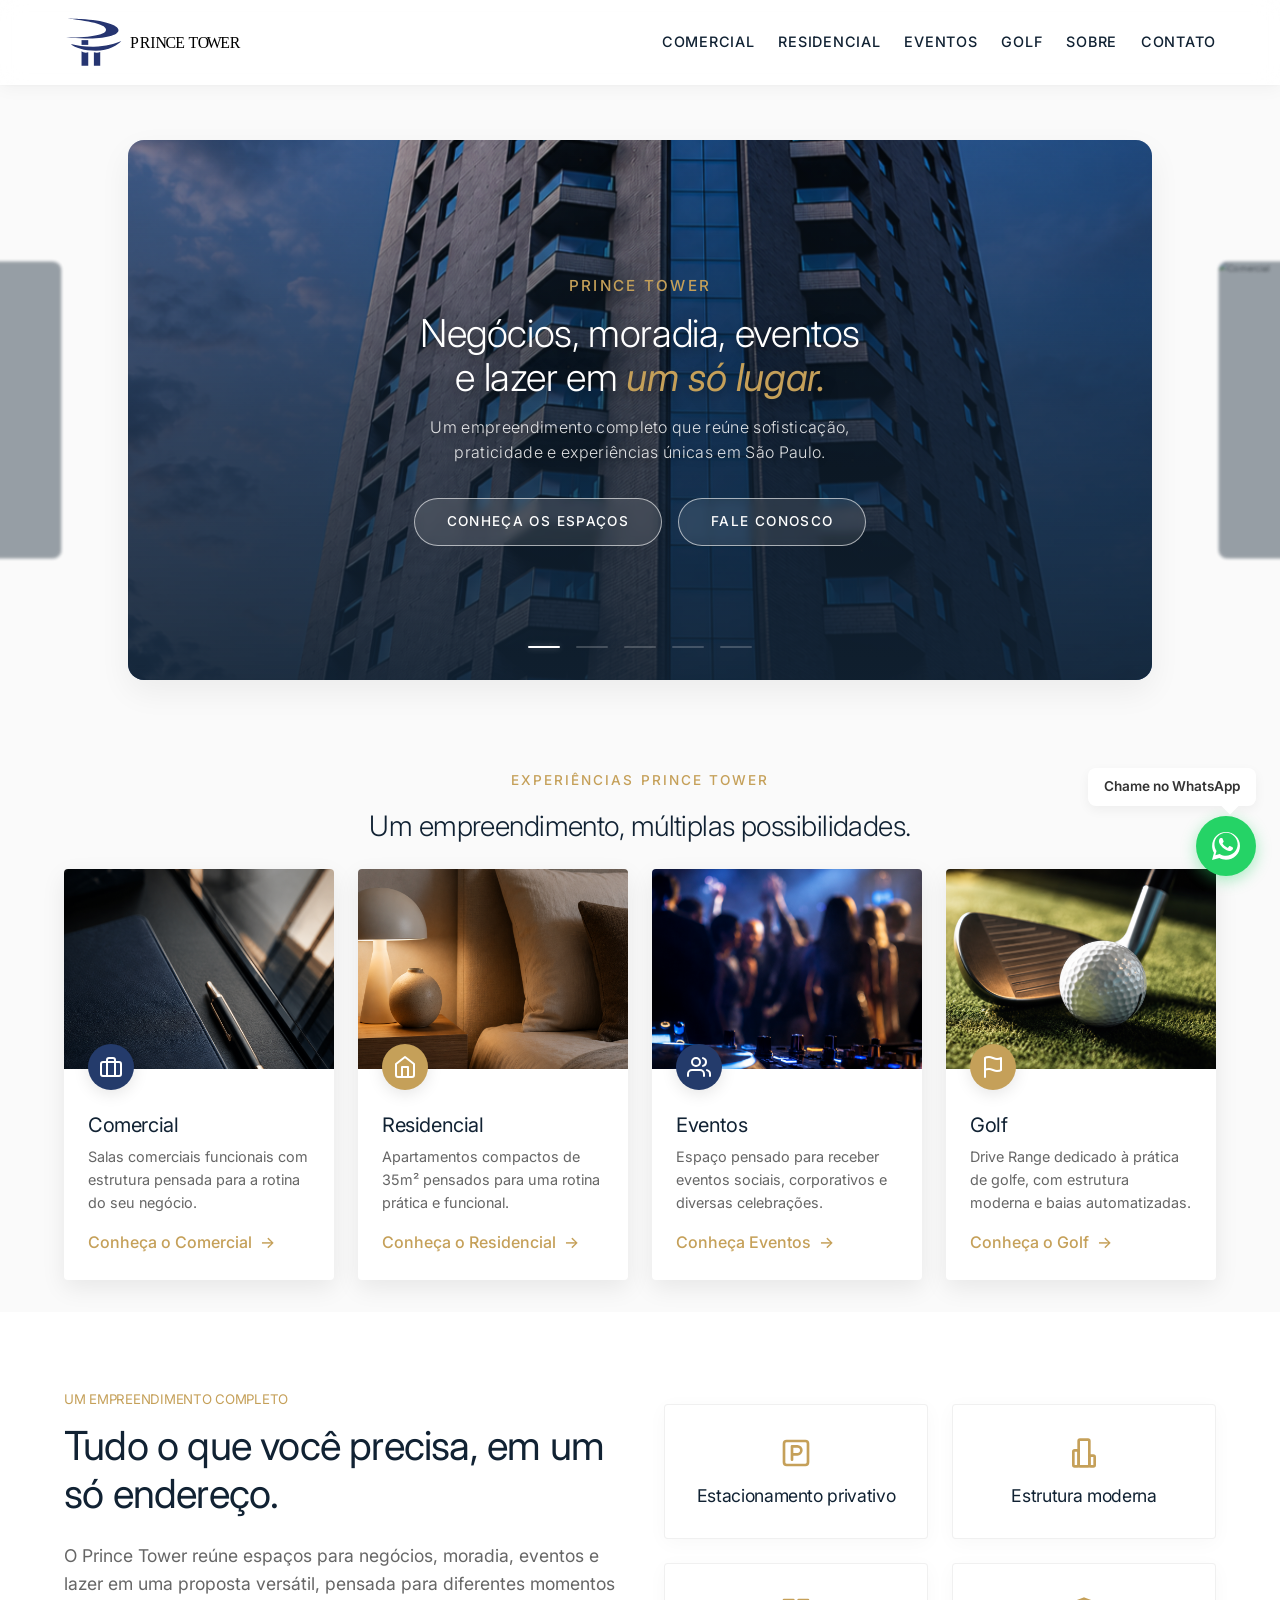
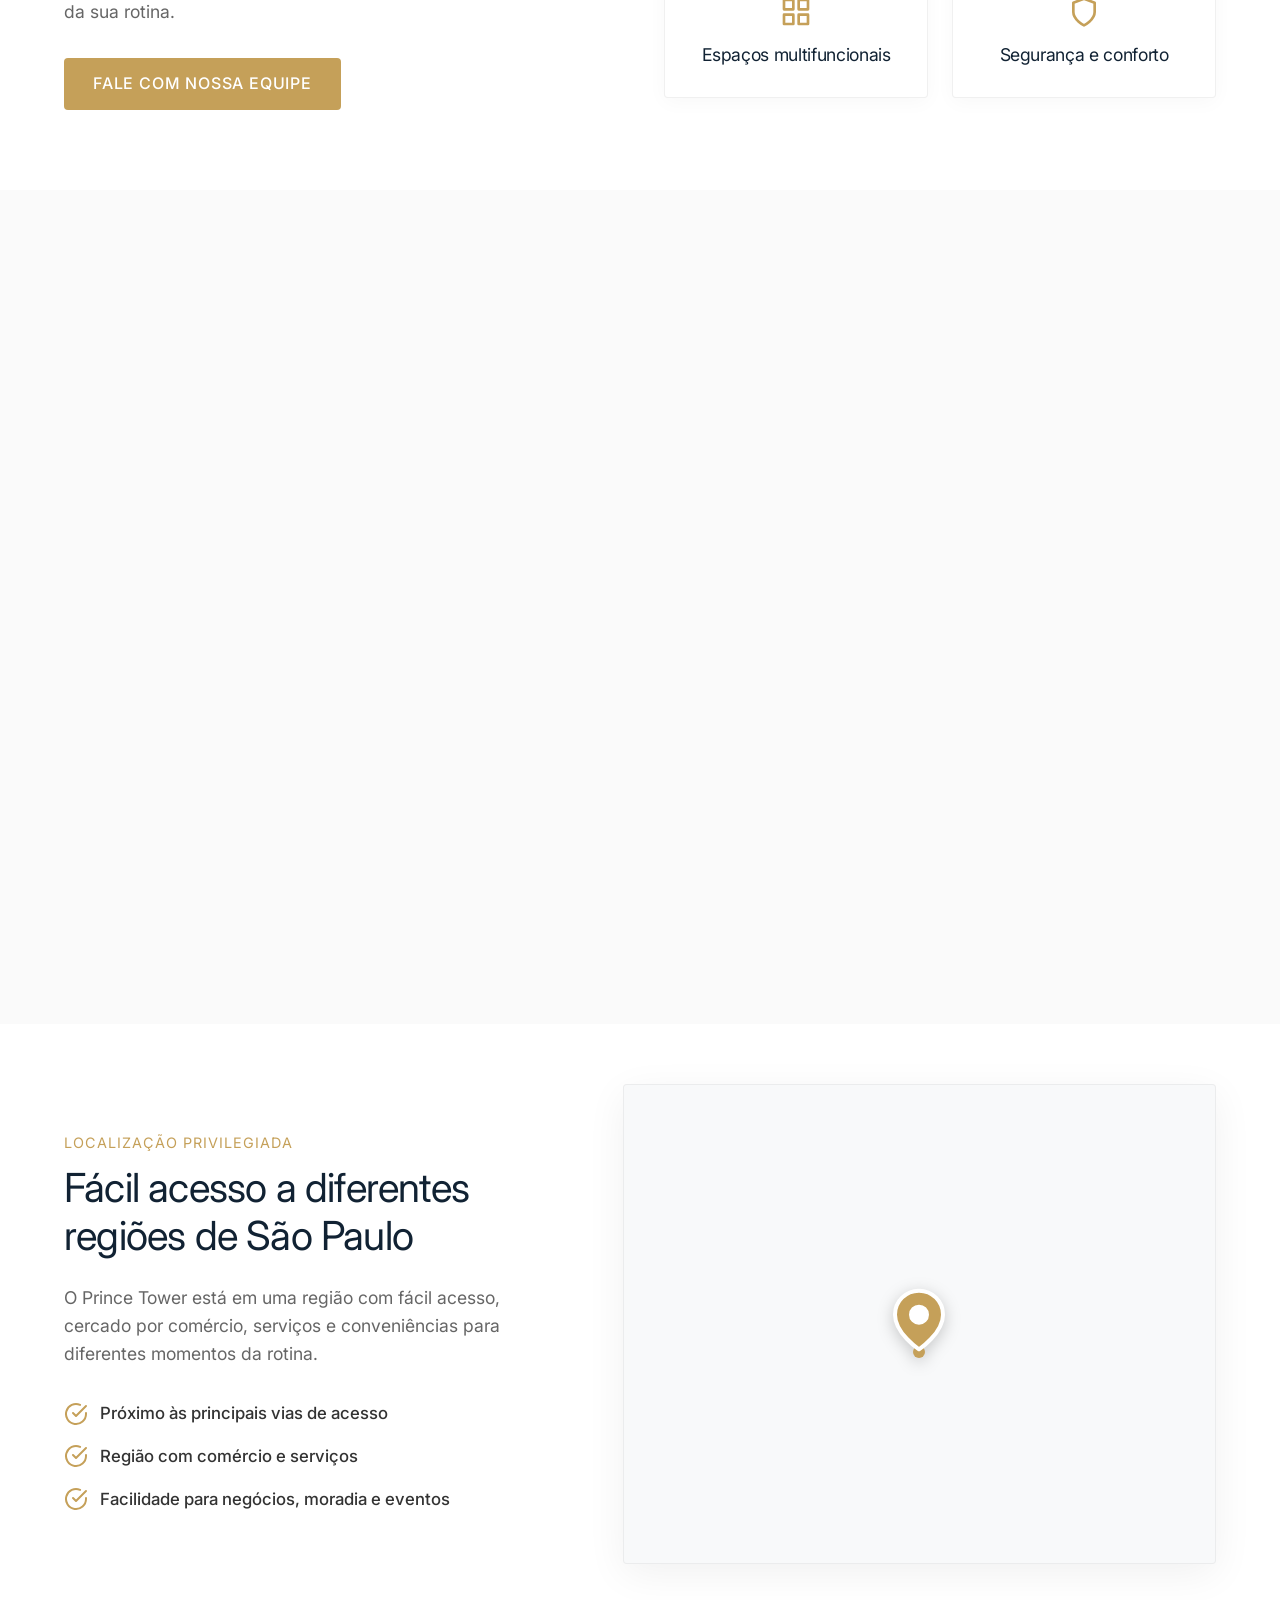
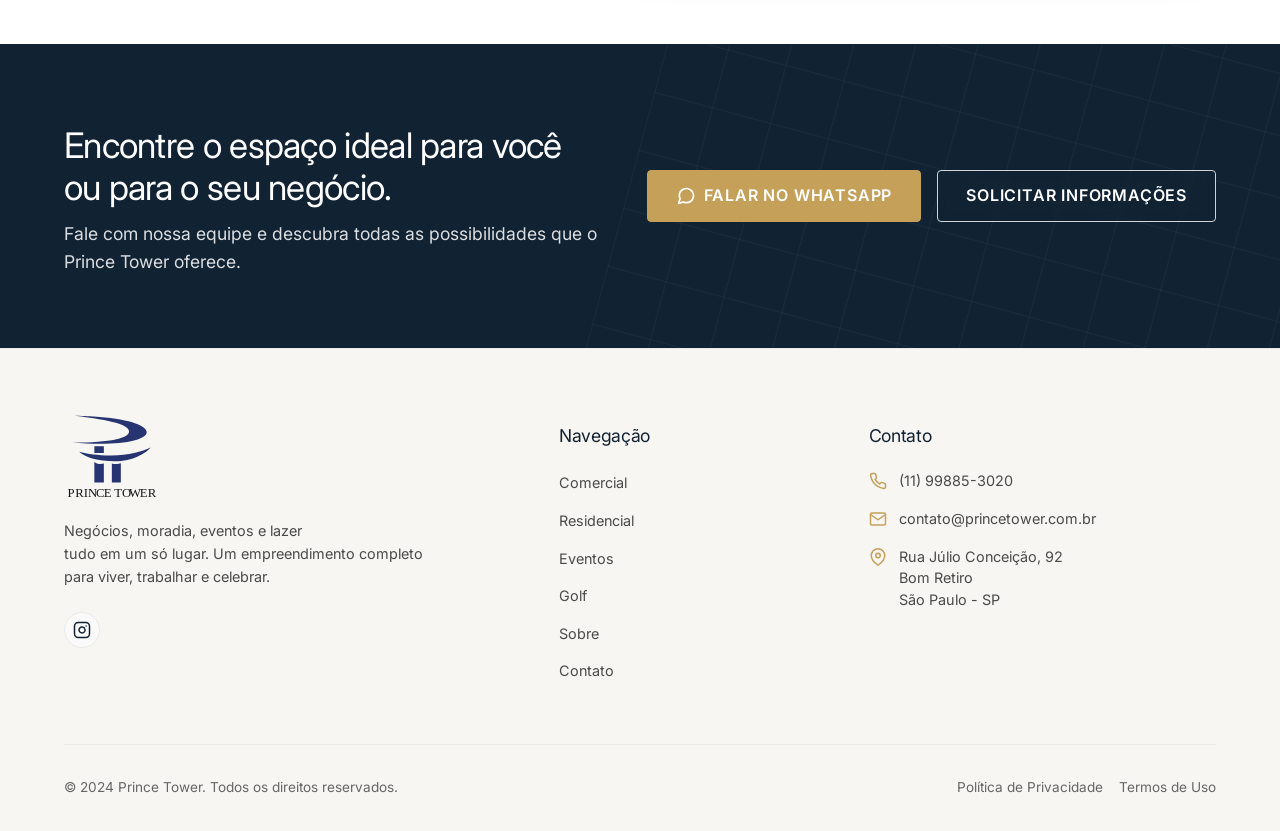
==== index.html @ 6e2faf6f "Primeira versão do site" ====
<!DOCTYPE html>
<html lang="pt-BR">
<head>
    <meta charset="UTF-8">
    <meta name="viewport" content="width=device-width, initial-scale=1.0">
    <title>Prince Tower - Negócios, moradia, eventos e lazer em um só lugar</title>
    <meta name="description" content="O Prince Tower reúne negócios, moradia, eventos e lazer em um só endereço, oferecendo praticidade, conforto e uma experiência completa.">
    
    <!-- Open Graph -->
    <meta property="og:title" content="Prince Tower">
    <meta property="og:description" content="Um empreendimento completo, pensado para oferecer estrutura, praticidade e experiências únicas.">
    <meta property="og:type" content="website">

    <link rel="stylesheet" href="css/style.css">
</head>
<body>

    <!-- Header -->
    <header class="header">
        <div class="container">
            <div class="logo">
                <a href="index.html">
                    <img src="assets/logo-prince-tower-horizontal-colorido.svg" alt="Prince Tower" class="logo-img logo-colorido">
                    <img src="assets/logo-prince-tower-horizontal-branco.svg" alt="Prince Tower" class="logo-img logo-branco">                    
                </a>
            </div>
            
            <nav class="nav-menu">
                <ul class="nav-list">
                    <li><a href="comercial.html" class="nav-link">Comercial</a></li>
                    <li><a href="residencial.html" class="nav-link">Residencial</a></li>
                    <li><a href="eventos.html" class="nav-link">Eventos</a></li>
                    <li><a href="golf.html" class="nav-link">Golf</a></li>
                    <li><a href="#sobre" class="nav-link">Sobre</a></li>
                    <li><a href="contato.html" class="nav-link">Contato</a></li>
                </ul>
            </nav>

            <button class="menu-toggle" aria-label="Abrir Menu">
                <span></span>
                <span></span>
                <span></span>
            </button>
        </div>
    </header>

    <main>
        <!-- Hero Carrossel Premium -->
        <section class="hero">
            <div class="carousel-inner">
                <!-- Slide 1: Institucional -->
                <div class="carousel-slide active">
                    <img src="assets/foto_exemplo_predio.png" alt="Prince Tower" class="slide-bg">
                    <div class="slide-overlay"></div>
                    <div class="container hero-container">
                        <div class="hero-content">
                            <span class="hero-subtitle">PRINCE TOWER</span>
                            <h2 class="hero-title">Negócios, moradia, eventos e lazer em <span>um só lugar.</span></h2>
                            <p class="hero-text">Um empreendimento completo que reúne sofisticação, praticidade e experiências únicas em São Paulo.</p>
                            <div class="hero-btns">
                                <a href="#espacos" class="btn btn-primary">Conheça os espaços</a>
                                <a href="contato.html" class="btn btn-outline-white">Fale conosco</a>
                            </div>
                        </div>
                    </div>
                </div>

                <!-- Slide 2: Comercial -->
                <div class="carousel-slide">
                    <img src="https://picsum.photos/seed/comercial/1920/1080" alt="Comercial" class="slide-bg">
                    <div class="slide-overlay"></div>
                    <div class="container hero-container">
                        <div class="hero-content">
                            <span class="hero-subtitle">PRINCE TOWER</span>
                            <h2 class="hero-title">Salas comerciais para o seu <span>negócio crescer.</span></h2>
                            <p class="hero-text">Escritórios para locação em um endereço estratégico, com estrutura moderna e fácil acesso.</p>
                            <div class="hero-btns">
                                <a href="comercial.html" class="btn btn-primary">Conheça o Comercial</a>
                            </div>
                        </div>
                    </div>
                </div>

                <!-- Slide 3: Residencial -->
                <div class="carousel-slide">
                    <img src="https://picsum.photos/seed/residencial/1920/1080" alt="Residencial" class="slide-bg">
                    <div class="slide-overlay"></div>
                    <div class="container hero-container">
                        <div class="hero-content">
                            <span class="hero-subtitle">PRINCE TOWER</span>
                            <h2 class="hero-title">Apartamentos de 35m² com <span>conforto e praticidade.</span></h2>
                            <p class="hero-text">Espaços compactos e funcionais para quem busca uma rotina urbana mais sofisticada e dinâmica.</p>
                            <div class="hero-btns">
                                <a href="residencial.html" class="btn btn-primary">Conheça o Residencial</a>
                            </div>
                        </div>
                    </div>
                </div>

                <!-- Slide 4: Eventos -->
                <div class="carousel-slide">
                    <img src="https://picsum.photos/seed/eventos/1920/1080" alt="Eventos" class="slide-bg">
                    <div class="slide-overlay"></div>
                    <div class="container hero-container">
                        <div class="hero-content">
                            <span class="hero-subtitle">PRINCE TOWER</span>
                            <h2 class="hero-title">Ambientes versáteis para <span>eventos inesquecíveis.</span></h2>
                            <p class="hero-text">Espaços com design refinado preparados para receber eventos corporativos e sociais de alto padrão.</p>
                            <div class="hero-btns">
                                <a href="eventos.html" class="btn btn-primary">Conheça Eventos</a>
                            </div>
                        </div>
                    </div>
                </div>

                <!-- Slide 5: Golf -->
                <div class="carousel-slide">
                    <img src="https://picsum.photos/seed/golf/1920/1080" alt="Golf" class="slide-bg">
                    <div class="slide-overlay"></div>
                    <div class="container hero-container">
                        <div class="hero-content">
                            <span class="hero-subtitle">PRINCE TOWER</span>
                            <h2 class="hero-title">Drive Range completo para a <span>prática de golfe.</span></h2>
                            <p class="hero-text">Estrutura exclusiva com 100 jardas e 50 baias automatizadas para você aprimorar seu jogo.</p>
                            <div class="hero-btns">
                                <a href="golf.html" class="btn btn-primary">Conheça o Golf</a>
                            </div>
                        </div>
                    </div>
                </div>

                <!-- Controles removidos -->
                
                <div class="carousel-indicators">
                    <button class="indicator active" aria-label="Slide 1"></button>
                    <button class="indicator" aria-label="Slide 2"></button>
                    <button class="indicator" aria-label="Slide 3"></button>
                    <button class="indicator" aria-label="Slide 4"></button>
                    <button class="indicator" aria-label="Slide 5"></button>
                </div>
            </div>
        </section>

        <!-- Cards Principais -->
        <section id="espacos" class="container">
            <div class="cards-intro fade-in-up">
                <span class="cards-label">EXPERIÊNCIAS PRINCE TOWER</span>
                <h2 class="cards-title">Um empreendimento, múltiplas possibilidades.</h2>
            </div>
            <div class="cards-grid fade-in-up">
                <!-- Comercial -->
                <a href="comercial.html" class="main-card open-modal" data-modal="comercial">
                    <div class="card-img">
                        <img src="assets/img-sub-hero/comercial.png" alt="Comercial">
                    </div>
                    <div class="card-icon icon-navy">
                        <svg width="24" height="24" viewBox="0 0 24 24" fill="none" stroke="currentColor" stroke-width="2" stroke-linecap="round" stroke-linejoin="round"><rect x="2" y="7" width="20" height="14" rx="2" ry="2"></rect><path d="M16 21V5a2 2 0 0 0-2-2h-4a2 2 0 0 0-2 2v16"></path></svg>
                    </div>
                    <div class="card-content">
                        <h3>Comercial</h3>
                        <p>Salas comerciais funcionais com estrutura pensada para a rotina do seu negócio.</p>
                        <span class="btn-link">Conheça o Comercial</span>
                    </div>
                </a>

                <!-- Residencial -->
                <a href="residencial.html" class="main-card open-modal" data-modal="residencial">
                    <div class="card-img">
                        <img src="assets/img-sub-hero/residencial.png" alt="Residencial">
                    </div>
                    <div class="card-icon icon-gold">
                        <svg width="24" height="24" viewBox="0 0 24 24" fill="none" stroke="currentColor" stroke-width="2" stroke-linecap="round" stroke-linejoin="round"><path d="M3 9l9-7 9 7v11a2 2 0 0 1-2 2H5a2 2 0 0 1-2-2z"></path><polyline points="9 22 9 12 15 12 15 22"></polyline></svg>
                    </div>
                    <div class="card-content">
                        <h3>Residencial</h3>
                        <p>Apartamentos compactos de 35m² pensados para uma rotina prática e funcional.</p>
                        <span class="btn-link">Conheça o Residencial</span>
                    </div>
                </a>

                <!-- Eventos -->
                <a href="eventos.html" class="main-card open-modal" data-modal="eventos">
                    <div class="card-img">
                        <img src="assets/img-sub-hero/eventos.png" alt="Eventos">
                    </div>
                    <div class="card-icon icon-navy">
                        <svg width="24" height="24" viewBox="0 0 24 24" fill="none" stroke="currentColor" stroke-width="2" stroke-linecap="round" stroke-linejoin="round"><path d="M17 21v-2a4 4 0 0 0-4-4H5a4 4 0 0 0-4 4v2"></path><circle cx="9" cy="7" r="4"></circle><path d="M23 21v-2a4 4 0 0 0-3-3.87"></path><path d="M16 3.13a4 4 0 0 1 0 7.75"></path></svg>
                    </div>
                    <div class="card-content">
                        <h3>Eventos</h3>
                        <p>Espaço pensado para receber eventos sociais, corporativos e diversas celebrações.</p>
                        <span class="btn-link">Conheça Eventos</span>
                    </div>
                </a>

                <!-- Golf -->
                <a href="golf.html" class="main-card open-modal" data-modal="golf">
                    <div class="card-img">
                        <img src="assets/img-sub-hero/golf.png" alt="Golf">
                    </div>
                    <div class="card-icon icon-gold">
                        <svg width="24" height="24" viewBox="0 0 24 24" fill="none" stroke="currentColor" stroke-width="2" stroke-linecap="round" stroke-linejoin="round"><path d="M4 15s1-1 4-1 5 2 8 2 4-1 4-1V3s-1 1-4 1-5-2-8-2-4 1-4 1z"></path><line x1="4" y1="22" x2="4" y2="15"></line></svg>
                    </div>
                    <div class="card-content">
                        <h3>Golf</h3>
                        <p>Drive Range dedicado à prática de golfe, com estrutura moderna e baias automatizadas.</p>
                        <span class="btn-link">Conheça o Golf</span>
                    </div>
                </a>
            </div>
        </section>

        <!-- Sobre / Diferenciais -->
        <section id="sobre" class="section section-bg-light">
            <div class="container about-grid fade-in-up">
                <div class="about-content">
                    <h5 style="color: var(--secondary-color); margin-bottom: 14px;">UM EMPREENDIMENTO COMPLETO</h5>
                    <h2>Tudo o que você precisa, em um só endereço.</h2>
                    <p>O Prince Tower reúne espaços para negócios, moradia, eventos e lazer em uma proposta versátil, pensada para diferentes momentos da sua rotina.</p>
                    <a href="contato.html" class="btn btn-primary">Fale com nossa equipe</a>
                </div>
                
                <div class="features-grid">
                    <div class="feature-item">
                        <div class="feature-icon"><svg width="24" height="24" viewBox="0 0 24 24" fill="none" stroke="currentColor" stroke-width="2" stroke-linecap="round" stroke-linejoin="round"><rect x="3" y="3" width="18" height="18" rx="2" ry="2"></rect><path d="M9 17V7h4a3 3 0 0 1 0 6H9"></path></svg></div>
                        <h4>Estacionamento privativo</h4>
                    </div>
                    <div class="feature-item">
                        <div class="feature-icon"><svg width="24" height="24" viewBox="0 0 24 24" fill="none" stroke="currentColor" stroke-width="2" stroke-linecap="round" stroke-linejoin="round"><rect x="8" y="2" width="8" height="20" rx="1"></rect><rect x="4" y="10" width="4" height="12" rx="1"></rect><rect x="16" y="14" width="4" height="8" rx="1"></rect></svg></div>
                        <h4>Estrutura moderna</h4>
                    </div>
                    <div class="feature-item">
                        <div class="feature-icon"><svg width="24" height="24" viewBox="0 0 24 24" fill="none" stroke="currentColor" stroke-width="2" stroke-linecap="round" stroke-linejoin="round"><rect x="3" y="3" width="7" height="7"></rect><rect x="14" y="3" width="7" height="7"></rect><rect x="14" y="14" width="7" height="7"></rect><rect x="3" y="14" width="7" height="7"></rect></svg></div>
                        <h4>Espaços multifuncionais</h4>
                    </div>
                    <div class="feature-item">
                        <div class="feature-icon"><svg width="24" height="24" viewBox="0 0 24 24" fill="none" stroke="currentColor" stroke-width="2" stroke-linecap="round" stroke-linejoin="round"><path d="M12 22s8-4 8-10V5l-8-3-8 3v7c0 6 8 10 8 10z"></path></svg></div>
                        <h4>Segurança e conforto</h4>
                    </div>
                </div>
            </div>
        </section>

        <!-- Galeria -->
        <section class="section" style="padding-bottom: 60px;">
            <div class="container fade-in-up">
                <h5 style="color: var(--secondary-color); margin-bottom: 8px; text-align: center;">PRINCE TOWER</h5>
                <h2 class="section-title">Espaços para diferentes momentos</h2>
                
                <div class="gallery-grid">
                    <div class="gallery-item">
                        <img src="assets/img-galeria/predio2.png" alt="Prince Tower Predio">
                    </div>
                    <div class="gallery-item">
                        <img src="assets/img-galeria/varanda.png" alt="Comercial">
                    </div>
                    <div class="gallery-item">
                        <img src="assets/img-galeria/escritorio.png" alt="Residencial">
                    </div>
                    <div class="gallery-item">
                        <img src="assets/img-galeria/evento2.png" alt="Eventos">
                    </div>
                    <!--<div class="gallery-item">
                        <img src="https://images.unsplash.com/photo-1519167758481-83f550bb49b3?auto=format&fit=crop&w=1200&q=80" alt="Golf">
                    </div>-->
                </div>
                
                <div style="text-align: center;">
                    <!-- Placeholder button since there's no dedicated gallery page requested, we can link to contact or keep it visual -->
                    <a href="contato.html" class="btn btn-outline">SAIBA MAIS SOBRE O PRINCE TOWER</a>
                </div>
            </div>
        </section>

        <!-- Localização -->
        <section class="section section-bg-light" style="padding-top: 60px;">
            <div class="container fade-in-up">
                <div class="location-grid">
                    <div class="location-info">
                        <h5 class="location-kicker">LOCALIZAÇÃO PRIVILEGIADA</h5>
                        <h2 class="location-title">Fácil acesso a diferentes regiões de São Paulo</h2>
                        <p class="location-desc">O Prince Tower está em uma região com fácil acesso, cercado por comércio, serviços e conveniências para diferentes momentos da rotina.</p>
                        
                        <ul class="location-benefits">
                            <li>
                                <svg width="24" height="24" viewBox="0 0 24 24" fill="none" stroke="var(--secondary-color)" stroke-width="2" stroke-linecap="round" stroke-linejoin="round"><path d="M22 11.08V12a10 10 0 1 1-5.93-9.14"></path><polyline points="22 4 12 14.01 9 11.01"></polyline></svg>
                                Próximo às principais vias de acesso
                            </li>
                            <li>
                                <svg width="24" height="24" viewBox="0 0 24 24" fill="none" stroke="var(--secondary-color)" stroke-width="2" stroke-linecap="round" stroke-linejoin="round"><path d="M22 11.08V12a10 10 0 1 1-5.93-9.14"></path><polyline points="22 4 12 14.01 9 11.01"></polyline></svg>
                                Região com comércio e serviços
                            </li>
                            <li>
                                <svg width="24" height="24" viewBox="0 0 24 24" fill="none" stroke="var(--secondary-color)" stroke-width="2" stroke-linecap="round" stroke-linejoin="round"><path d="M22 11.08V12a10 10 0 1 1-5.93-9.14"></path><polyline points="22 4 12 14.01 9 11.01"></polyline></svg>
                                Facilidade para negócios, moradia e eventos
                            </li>
                        </ul>
                    </div>
                    
                    <div class="location-map-wrapper">
                        <a href="https://www.google.com/maps/search/?api=1&query=Rua+Júlio+Conceição+92+Bom+Retiro+São+Paulo" target="_blank" class="location-map-card">
                            <iframe src="https://maps.google.com/maps?q=Rua%20J%C3%BAlio%20Concei%C3%A7%C3%A3o,%2092,%20Bom%20Retiro,%20S%C3%A3o%20Paulo&t=&z=15&ie=UTF8&iwloc=near&output=embed" width="100%" height="100%" style="border:0; pointer-events: none;" allowfullscreen="" loading="lazy"></iframe>
                            
                            <div class="golden-marker">
                                <svg width="64" height="64" viewBox="0 0 24 24" fill="var(--secondary-color)" stroke="#fff" stroke-width="1.5" stroke-linecap="round" stroke-linejoin="round"><path d="M21 10c0 7-9 13-9 13s-9-6-9-13a9 9 0 0 1 18 0z"></path><circle cx="12" cy="10" r="3" fill="#fff"></circle></svg>
                                <div class="golden-marker-pulse"></div>
                            </div>
                            
                            <div class="map-hover-overlay">
                                <span class="btn-map">
                                    Abrir no Google Maps
                                    <svg width="18" height="18" viewBox="0 0 24 24" fill="none" stroke="currentColor" stroke-width="2" stroke-linecap="round" stroke-linejoin="round"><path d="M18 13v6a2 2 0 0 1-2 2H5a2 2 0 0 1-2-2V8a2 2 0 0 1 2-2h6"></path><polyline points="15 3 21 3 21 9"></polyline><line x1="10" y1="14" x2="21" y2="3"></line></svg>
                                </span>
                            </div>
                        </a>
                    </div>
                </div>
            </div>
        </section>

        <!-- CTA Final -->
        <section class="cta-section fade-in-up">
            <div class="cta-bg-lines"></div>
            <div class="container" style="position: relative; z-index: 2;">
                <div class="cta-grid">
                    <div class="cta-text">
                        <h2>Encontre o espaço ideal para você ou para o seu negócio.</h2>
                        <p>Fale com nossa equipe e descubra todas as possibilidades que o Prince Tower oferece.</p>
                    </div>
                    <div class="cta-btns">
                        <a href="#" class="btn btn-whatsapp">
                            <svg width="20" height="20" viewBox="0 0 24 24" fill="none" stroke="currentColor" stroke-width="2" stroke-linecap="round" stroke-linejoin="round"><path d="M21 11.5a8.38 8.38 0 0 1-.9 3.8 8.5 8.5 0 0 1-7.6 4.7 8.38 8.38 0 0 1-3.8-.9L3 21l1.9-5.7a8.38 8.38 0 0 1-.9-3.8 8.5 8.5 0 0 1 4.7-7.6 8.38 8.38 0 0 1 3.8-.9h.5a8.48 8.48 0 0 1 8 8v.5z"></path></svg>
                            Falar no WhatsApp
                        </a>
                        <a href="contato.html" class="btn btn-outline-white">Solicitar informações</a>
                    </div>
                </div>
            </div>
        </section>
    </main>

    <!-- Footer -->
    <footer class="footer">
        <div class="container">
            <div class="footer-grid">
                <div class="footer-col">
                    <div class="footer-logo">
                        <img src="assets/logo-prince-tower-vertical-colorido.svg" alt="Prince Tower Logo" style="height: 90px; width: auto;">
                    </div>
                    <p>Negócios, moradia, eventos e lazer<br>tudo em um só lugar. Um empreendimento completo<br>para viver, trabalhar e celebrar.</p>
                    <div class="social-links">
                        <a href="#" aria-label="Instagram"><svg width="18" height="18" viewBox="0 0 24 24" fill="none" stroke="currentColor" stroke-width="2" stroke-linecap="round" stroke-linejoin="round"><rect x="2" y="2" width="20" height="20" rx="5" ry="5"></rect><path d="M16 11.37A4 4 0 1 1 12.63 8 4 4 0 0 1 16 11.37z"></path><line x1="17.5" y1="6.5" x2="17.51" y2="6.5"></line></svg></a>
                    </div>
                </div>
                
                <div class="footer-col">
                    <h4>Navegação</h4>
                    <ul class="footer-links">
                        <li><a href="comercial.html">Comercial</a></li>
                        <li><a href="residencial.html">Residencial</a></li>
                        <li><a href="eventos.html">Eventos</a></li>
                        <li><a href="golf.html">Golf</a></li>
                        <li><a href="sobre.html">Sobre</a></li>
                        <li><a href="contato.html">Contato</a></li>
                    </ul>
                </div>
                
                <div class="footer-col">
                    <h4>Contato</h4>
                    <ul class="contact-info">
                        <li><svg width="18" height="18" viewBox="0 0 24 24" fill="none" stroke="currentColor" stroke-width="2" stroke-linecap="round" stroke-linejoin="round"><path d="M22 16.92v3a2 2 0 0 1-2.18 2 19.79 19.79 0 0 1-8.63-3.07 19.5 19.5 0 0 1-6-6 19.79 19.79 0 0 1-3.07-8.67A2 2 0 0 1 4.11 2h3a2 2 0 0 1 2 1.72 12.84 12.84 0 0 0 .7 2.81 2 2 0 0 1-.45 2.11L8.09 9.91a16 16 0 0 0 6 6l1.27-1.27a2 2 0 0 1 2.11-.45 12.84 12.84 0 0 0 2.81.7A2 2 0 0 1 22 16.92z"></path></svg> <a href="tel:+5511998853020">(11) 99885-3020</a></li>
                        <li><svg width="18" height="18" viewBox="0 0 24 24" fill="none" stroke="currentColor" stroke-width="2" stroke-linecap="round" stroke-linejoin="round"><path d="M4 4h16c1.1 0 2 .9 2 2v12c0 1.1-.9 2-2 2H4c-1.1 0-2-.9-2-2V6c0-1.1.9-2 2-2z"></path><polyline points="22,6 12,13 2,6"></polyline></svg> <a href="mailto:contato@princetower.com.br">contato@princetower.com.br</a></li>
                        <li><svg width="18" height="18" viewBox="0 0 24 24" fill="none" stroke="currentColor" stroke-width="2" stroke-linecap="round" stroke-linejoin="round"><path d="M21 10c0 7-9 13-9 13s-9-6-9-13a9 9 0 0 1 18 0z"></path><circle cx="12" cy="10" r="3"></circle></svg> <a href="https://www.google.com/maps/search/?api=1&query=Rua+Júlio+Conceição+92+Bom+Retiro+São+Paulo" target="_blank">Rua Júlio Conceição, 92<br>Bom Retiro<br>São Paulo - SP</a></li>
                    </ul>
                </div>
            </div>
            
            <div class="footer-bottom">
                <p>&copy; 2024 Prince Tower. Todos os direitos reservados.</p>
                <div class="footer-bottom-links">
                    <a href="#">Política de Privacidade</a>
                    <a href="#">Termos de Uso</a>
                </div>
            </div>
        </div>
    </footer>

    <!-- Botão WhatsApp Flutuante -->
    <div class="floating-whatsapp-container">
        <div class="floating-balloon">Chame no WhatsApp</div>

        <a 
            href="https://wa.me/5511998853020?text=Olá!%20Gostaria%20de%20solicitar%20mais%20informações."
            target="_blank"
            rel="noopener noreferrer"
            class="whatsapp-fab"
            aria-label="Falar no WhatsApp"
        >
            <svg stroke="currentColor" fill="currentColor" stroke-width="0" viewBox="0 0 448 512" height="32px" width="32px" xmlns="http://www.w3.org/2000/svg">
                <path d="M380.9 97.1C339 55.1 283.2 32 223.9 32c-122.4 0-222 99.6-222 222 0 39.1 10.2 77.3 29.6 111L0 480l117.7-30.9c32.4 17.7 68.9 27 106.1 27h.1c122.3 0 224.1-99.6 224.1-222 0-59.3-25.2-115-67.1-157zM223.9 413.6c-33.1 0-65.5-8.9-94-25.7l-6.7-4-69.8 18.3L72 334.3l-4.4-7c-18.5-29.4-28.2-63.3-28.2-98.2 0-101.7 82.8-184.5 184.6-184.5 49.3 0 95.6 19.2 130.4 54.1 34.8 34.9 56.2 81.2 56.1 130.5 0 101.8-84.9 184.4-186.6 184.4zm101.2-138.2c-5.5-2.8-32.8-16.2-37.9-18-5.1-1.9-8.8-2.8-12.5 2.8-3.7 5.6-14.3 18-17.6 21.8-3.2 3.7-6.5 4.2-12 1.4-32.6-16.3-54-29.1-75.5-66-5.7-9.8 5.7-9.1 16.3-30.3 1.8-3.7.9-6.9-.5-9.7-1.4-2.8-12.5-30.1-17.1-41.2-4.5-10.8-9.1-9.3-12.5-9.5-3.2-.2-6.9-.2-10.6-.2-3.7 0-9.7 1.4-14.8 6.9-5.1 5.6-19.4 19-19.4 46.3s19.9 53.7 22.6 57.4c2.8 3.7 39.1 59.7 94.8 83.8 35.2 15.2 49 16.5 66.6 13.9 10.7-1.6 32.8-13.4 37.4-26.4 4.6-13 4.6-24.1 3.2-26.4-1.3-2.5-5-3.9-10.5-6.6z"></path>
            </svg>
        </a>
    </div>

    <!-- Modal Base (Preenchido via JS) -->
    <div class="modal-overlay">
        <div class="modal-container">
            <button class="modal-close" aria-label="Fechar Modal">
                <svg width="24" height="24" viewBox="0 0 24 24" fill="none" stroke="currentColor" stroke-width="2" stroke-linecap="round" stroke-linejoin="round"><line x1="18" y1="6" x2="6" y2="18"></line><line x1="6" y1="6" x2="18" y2="18"></line></svg>
            </button>
            <div class="modal-body">
                <img id="modal-img" src="" alt="Imagem" class="modal-img">
                <div class="modal-content">
                    <h3 id="modal-title">Título</h3>
                    <p id="modal-text">Texto descritivo</p>
                    <ul id="modal-benefits" class="modal-benefits">
                        <!-- Itens preenchidos via JS -->
                    </ul>
                    <div class="modal-actions">
                        <a href="#" id="modal-link" class="btn btn-primary">Ver página completa</a>
                        <a href="contato.html" class="btn btn-outline">Fale conosco</a>
                    </div>
                </div>
            </div>
        </div>
    </div>

    <script src="js/main.js"></script>
</body>
</html>
---- css/style.css ----
/* CSS Global - Prince Tower */
@import url('https://fonts.googleapis.com/css2?family=Inter:wght@300;400;500;600&display=swap');

:root {
  --primary-color: #112233; /* Azul Marinho Escuro */
  --secondary-color: #C5A059; /* Dourado Premium */
  --secondary-hover: #D8B26A;
  --bg-color: #FAFAFA; /* Off-white / Branco quebrado */
  --bg-light: #FFFFFF;
  --text-main: #333333;
  --text-light: #666666;
  --border-color: #EAEAEA;
  
  --font-title: 'Inter', -apple-system, BlinkMacSystemFont, "Segoe UI", Roboto, Helvetica, Arial, sans-serif;
  --font-text: 'Inter', -apple-system, BlinkMacSystemFont, "Segoe UI", Roboto, Helvetica, Arial, sans-serif;
  
  --shadow-sm: 0 4px 12px rgba(0, 0, 0, 0.05);
  --shadow-md: 0 8px 24px rgba(0, 0, 0, 0.08);
  --shadow-lg: 0 16px 40px rgba(0, 0, 0, 0.12);
  
  --transition: all 0.4s cubic-bezier(0.25, 1, 0.5, 1);
  --border-radius: 4px;
}

* {
  margin: 0;
  padding: 0;
  box-sizing: border-box;
}

html {
  scroll-behavior: smooth;
}

body {
  font-family: var(--font-text);
  background-color: var(--bg-color);
  color: var(--text-main);
  line-height: 1.6;
  -webkit-font-smoothing: antialiased;
  -moz-osx-font-smoothing: grayscale;
  overflow-x: hidden;
}

h1, h2, h3, h4, h5, h6 {
  font-family: var(--font-title);
  color: var(--primary-color);
  font-weight: 400;
  line-height: 1.2;
  letter-spacing: -0.02em;
}

a {
  text-decoration: none;
  color: inherit;
  transition: var(--transition);
}

ul {
  list-style: none;
}

img {
  max-width: 100%;
  height: auto;
  display: block;
}

.container {
  width: 100%;
  max-width: 1200px;
  margin: 0 auto;
  padding: 0 24px;
}

/* Typography Utility */
.section-title {
  font-size: 2.5rem;
  margin-bottom: 1rem;
  text-align: center;
}

.section-subtitle {
  text-align: center;
  max-width: 700px;
  margin: 0 auto 3rem;
  color: var(--text-light);
  font-size: 1.125rem;
}

/* Buttons */
.btn {
  display: inline-block;
  padding: 12px 28px;
  border-radius: 4px;
  font-weight: 500;
  cursor: pointer;
  transition: var(--transition);
  text-align: center;
  font-family: var(--font-text);
  font-size: 1rem;
  letter-spacing: 0.05em;
  text-transform: uppercase;
  border: 1px solid transparent;
}

.btn-primary {
  background-color: var(--secondary-color);
  color: #fff;
}

.btn-primary:hover {
  background-color: var(--secondary-hover);
  transform: translateY(-2px);
  box-shadow: var(--shadow-md);
}

.btn-outline {
  background-color: transparent;
  color: var(--primary-color);
  border-color: var(--primary-color);
  margin-top: -10px;
}

.btn-outline:hover {
  background-color: var(--primary-color);
  color: #fff;
}

.btn-white {
  background-color: #fff;
  color: var(--primary-color);
}

.btn-white:hover {
  background-color: var(--bg-color);
  color: var(--secondary-color);
}

.btn-outline-white {
  background-color: transparent;
  color: #fff;
  border-color: rgba(255, 255, 255, 0.6);
  backdrop-filter: blur(4px);
}

.btn-outline-white:hover {
  background-color: #fff;
  color: var(--primary-color);
  border-color: #fff;
}

.btn-link {
  color: var(--secondary-color);
  font-weight: 500;
  display: inline-flex;
  align-items: center;
  gap: 8px;
}
.btn-link::after {
  content: '→';
  transition: var(--transition);
}
.btn-link:hover::after {
  transform: translateX(4px);
}

/* Header */
.header {
  position: fixed;
  top: 0;
  left: 0;
  width: 100%;
  background: rgba(255, 255, 255, 0.85);
  backdrop-filter: blur(12px);
  -webkit-backdrop-filter: blur(12px);
  z-index: 1000;
  transition: all 0.5s cubic-bezier(0.4, 0, 0.2, 1);
  padding: 16px 0;
  border-bottom: 1px solid rgba(255, 255, 255, 0.5);
  box-shadow: 0 1px 2px rgba(0, 0, 0, 0.02), 0 4px 16px rgba(0, 0, 0, 0.04);
}

.header.scrolled {
  padding: 12px 0;
  background: rgba(255, 255, 255, 0.7);
  backdrop-filter: blur(16px);
  -webkit-backdrop-filter: blur(16px);
  border-bottom: 1px solid rgba(255, 255, 255, 0.3);
  box-shadow: 0 1px 3px rgba(0, 0, 0, 0.03), 0 6px 24px rgba(0, 0, 0, 0.06);
}

.header .container {
  display: flex;
  justify-content: space-between;
  align-items: center;
}

.logo a {
  display: flex;
  align-items: center;
}

.logo-img {
  height: 52px;
  width: auto;
  transition: all 0.5s cubic-bezier(0.4, 0, 0.2, 1);
}

.header.scrolled .logo-img {
  height: 44px;
}

.logo-branco {
  display: none;
}
.logo-colorido {
  display: block;
}

.header.scrolled .logo-branco {
  display: none;
}
.header.scrolled .logo-colorido {
  display: block;
}

.nav-menu {
  display: flex;
  align-items: center;
  gap: 32px;
}

.nav-list {
  display: flex;
  gap: 24px;
}

.nav-link {
  font-size: 0.9rem;
  font-weight: 500;
  color: var(--primary-color);
  position: relative;
  text-transform: uppercase;
  letter-spacing: 0.05em;
}

.header.scrolled .nav-link {
  color: var(--primary-color);
}

.nav-link::after {
  content: '';
  position: absolute;
  bottom: -4px;
  left: 0;
  width: 0;
  height: 2px;
  background-color: var(--secondary-color);
  transition: width 0.3s ease;
}

.nav-link:hover::after {
  width: 100%;
}

.menu-toggle {
  display: none;
  background: none;
  border: none;
  cursor: pointer;
  flex-direction: column;
  gap: 5px;
}

.menu-toggle span {
  display: block;
  width: 24px;
  height: 2px;
  background-color: #fff;
  box-shadow: 0 1px 2px rgba(0, 0, 0, 0.5);
  transition: var(--transition);
}

.header.scrolled .menu-toggle span {
  background-color: var(--primary-color);
  box-shadow: none;
}

/* Hero Carrossel Premium */
.hero {
  position: relative;
  height: 80vh;
  min-height: 600px;
  margin-top: 50px;
  overflow: hidden;
  background-color: var(--bg-color);
  display: flex;
  align-items: center;
}

.carousel-inner {
  width: 100%;
  height: 100%;
  position: absolute;
  top: 0;
  left: 0;
  display: flex;
  align-items: center;
  justify-content: center;
}

.carousel-slide {
  position: absolute;
  top: 50%;
  left: 50%;
  width: 80vw;
  max-width: 1400px;
  height: 60vh;
  max-height: 650px;
  border-radius: 16px;
  overflow: hidden;
  opacity: 0;
  visibility: hidden;
  filter: blur(0);
  transition: transform 1.2s cubic-bezier(0.25, 1, 0.5, 1), opacity 1.2s ease, visibility 1.2s, filter 1.2s ease;
  display: flex;
  align-items: center;
  z-index: 1;
  transform: translate(-50%, -50%) scale(0.6);
  pointer-events: none;
}

.carousel-slide.active {
  opacity: 1;
  visibility: visible;
  z-index: 3;
  filter: blur(0);
  transform: translate(-50%, -50%) scale(1);
  pointer-events: auto;
  box-shadow: 0 12px 32px rgba(0,0,0,0.06);
}

.carousel-slide.prev {
  opacity: 0.85;
  visibility: visible;
  z-index: 2;
  filter: blur(3px);
  transform: translate(calc(-50% - 84%), -50%) scale(0.55);
  cursor: pointer;
  pointer-events: auto;
}

.carousel-slide.next {
  opacity: 0.85;
  visibility: visible;
  z-index: 2;
  filter: blur(3px);
  transform: translate(calc(-50% + 84%), -50%) scale(0.55);
  cursor: pointer;
  pointer-events: auto;
}

@keyframes slideZoom {
  from { transform: scale(1); }
  to { transform: scale(1.06); }
}

.slide-bg {
  position: absolute;
  top: 0;
  left: 0;
  width: 100%;
  height: 100%;
  object-fit: cover;
  object-position: center;
  z-index: 1;
  transform: scale(1);
}

.carousel-slide.active .slide-bg {
  animation: slideZoom 12s linear forwards;
}

.slide-overlay {
  position: absolute;
  top: 0;
  left: 0;
  width: 100%;
  height: 100%;
  background: linear-gradient(to bottom, rgba(17, 34, 51, 0.2) 0%, rgba(17, 34, 51, 0.65) 50%, rgba(17, 34, 51, 0.9) 100%);
  z-index: 2;
  transition: background 1.2s ease;
}

.carousel-slide.prev .slide-overlay,
.carousel-slide.next .slide-overlay {
  background: rgba(17, 34, 51, 0.5);
}

.hero-subtitle {
  display: block;
  font-family: var(--font-text);
  font-size: 0.95rem;
  color: var(--secondary-color);
  margin-bottom: 12px;
  font-weight: 500;
  opacity: 0;
  transform: translateY(15px);
  transition: all 1.2s ease 0.4s;
  letter-spacing: 0.15em;
}

.carousel-slide.active .hero-subtitle {
  opacity: 1;
  transform: translateY(0);
}

.hero-container {
  position: relative;
  z-index: 3;
  width: 100%;
}

.hero-content {
  color: #fff;
  max-width: 800px;
  margin: 0 auto;
  text-align: center;
  padding: 0 32px;
}

.hero-title {
  color: #fff;
  font-size: clamp(1.8rem, 3vw, 2.5rem);
  margin-bottom: 1rem;
  line-height: 1.15;
  font-weight: 300;
  letter-spacing: -0.01em;
  text-wrap: balance;
  text-shadow: 0 4px 16px rgba(0, 0, 0, 0.6);
  opacity: 0;
  transform: translateY(15px);
  transition: all 1.2s ease 0.6s;
}

.carousel-slide.active .hero-title {
  opacity: 1;
  transform: translateY(0);
}

.hero-title span {
  color: var(--secondary-color);
  font-style: italic;
  font-weight: 400;
}

.hero-text {
  font-size: 1rem;
  margin: 0 auto 2rem;
  opacity: 0;
  max-width: 540px;
  font-weight: 300;
  letter-spacing: 0.02em;
  line-height: 1.6;
  text-wrap: balance;
  text-shadow: 0 2px 8px rgba(0, 0, 0, 0.5);
  transform: translateY(15px);
  transition: all 1.2s ease 0.8s;
}

.carousel-slide.active .hero-text {
  opacity: 0.85;
  transform: translateY(0);
}

.hero-btns {
  display: flex;
  gap: 16px;
  justify-content: center;
  opacity: 0;
  transform: translateY(15px);
  transition: all 1.2s ease 1s;
}

.carousel-slide.active .hero-btns {
  opacity: 1;
  transform: translateY(0);
}

.hero-btns .btn {
  padding: 12px 32px;
  font-size: 0.85rem;
  letter-spacing: 0.1em;
  font-weight: 500;
  border-radius: 40px;
  border: 1px solid rgba(255,255,255,0.6);
  background: rgba(255,255,255,0.1);
  backdrop-filter: blur(4px);
  box-shadow: none;
  transition: all 0.3s ease;
}

.hero-btns .btn:hover {
  background: rgba(255,255,255,1);
  color: var(--primary-color);
  border-color: #fff;
  transform: translateY(-2px);
  box-shadow: 0 4px 12px rgba(0,0,0,0.05);
}

.carousel-indicators {
  position: absolute;
  bottom: calc(10vh + 32px);
  left: 50%;
  transform: translateX(-50%);
  display: flex;
  gap: 16px;
  z-index: 10;
  align-items: center;
}

.indicator {
  width: 32px;
  height: 2px;
  border-radius: 1px;
  background-color: rgba(255, 255, 255, 0.2);
  border: none;
  cursor: pointer;
  transition: var(--transition);
}

.indicator.active {
  background-color: #fff;
  box-shadow: 0 0 6px rgba(255, 255, 255, 0.3);
}

@media (max-width: 992px) {
  .hero {
    height: 60vh;
  }
  .carousel-slide {
    width: 80vw;
    height: 40vh;
  }
  .carousel-slide.prev {
    transform: translate(calc(-50% - 80%), -50%) scale(0.45);
  }
  .carousel-slide.next {
    transform: translate(calc(-50% + 80%), -50%) scale(0.45);
  }
  .hero-title {
    font-size: 2rem;
  }
}

@media (max-width: 768px) {
  .hero {
    height: 65vh;
  }
  .carousel-slide {
    width: 85vw;
    height: 40vh;
    border-radius: 12px;
  }
  .carousel-slide.prev {
    transform: translate(calc(-50% - 85%), -50%) scale(0.5);
  }
  .carousel-slide.next {
    transform: translate(calc(-50% + 85%), -50%) scale(0.5);
  }
  .hero-title {
    font-size: 1.6rem;
  }
  .hero-text {
    font-size: 0.95rem;
  }
  .hero-btns {
    flex-direction: column;
    gap: 12px;
  }
  .carousel-indicators {
    bottom: calc(12.5vh + 20px);
  }
  .header {
    background-color: rgba(17, 34, 51, 0.95);
    padding: 16px 0;
  }
  .nav-link {
    text-shadow: none;
  }
}


/* Sections */
.section {
  padding: 5rem 0;
}

.section-bg-light {
  background-color: var(--bg-light);
}

/* Cards Intro */
.cards-intro {
  text-align: center;
  margin: 0 auto 1.5rem;
  max-width: 800px;
}

.cards-label {
  display: block;
  font-family: var(--font-text);
  font-size: 0.85rem;
  color: var(--secondary-color);
  font-weight: 500;
  letter-spacing: 0.15em;
  text-transform: uppercase;
  margin-bottom: 1rem;
}

.cards-title {
  font-family: var(--font-heading);
  font-size: clamp(1.6rem, 2.2vw, 2.2rem);
  color: var(--primary-color);
  font-weight: 300;
  line-height: 1.3;
  text-wrap: balance;
  max-width: 650px;
  margin: 0 auto;
}

/* Main Cards Section */
.cards-grid {
  display: grid;
  grid-template-columns: repeat(4, 1fr);
  gap: 24px;
  margin-top: 25px;
  position: relative;
  z-index: 10;
  padding-bottom: 2rem;
}

.main-card {
  position: relative;
  background-color: #fff;
  border-radius: var(--border-radius);
  box-shadow: var(--shadow-md);
  overflow: hidden;
  transition: var(--transition);
  cursor: pointer;
  display: flex;
  flex-direction: column;
  height: 100%;
}

.main-card:hover {
  transform: translateY(-10px);
  box-shadow: var(--shadow-lg);
}

.card-img {
  height: 200px;
  overflow: hidden;
  position: relative;
}

.card-img img {
  width: 100%;
  height: 100%;
  object-fit: cover;
  transition: transform 0.5s ease;
}

.main-card:hover .card-img img {
  transform: scale(1.05);
}

.card-icon {
  position: absolute;
  top: 175px; /* 200px img height - half of 56px */
  left: 24px;
  width: 46px;
  height: 46px;
  border-radius: 50%;
  display: flex;
  justify-content: center;
  align-items: center;
  box-shadow: 0 4px 16px rgba(0, 0, 0, 0.1);
  z-index: 2;
  color: #ffffff;
}

.card-icon.icon-navy {
  background-color: #243b6b;
}

.card-icon.icon-gold {
  background-color: var(--secondary-color);
}

.card-content {
  padding: 44px 24px 24px;
  flex-grow: 1;
  display: flex;
  flex-direction: column;
}

.card-content h3 {
  font-size: 1.25rem;
  margin-bottom: 8px;
}

.card-content p {
  font-size: 0.9rem;
  color: var(--text-light);
  margin-bottom: 16px;
  flex-grow: 1;
}

/* Sobre / Diferenciais */
.about-grid {
  display: grid;
  grid-template-columns: 1fr 1fr;
  gap: 48px;
  align-items: center;
}

.about-content h2 {
  font-size: 2.5rem;
  margin-bottom: 1.5rem;
}

.about-content p {
  color: var(--text-light);
  margin-bottom: 2rem;
  font-size: 1.1rem;
}

.features-grid {
  display: grid;
  grid-template-columns: repeat(2, 1fr);
  gap: 24px;
}

.feature-item {
  display: flex;
  flex-direction: column;
  justify-content: center;
  align-items: center;
  text-align: center;
  gap: 16px;
  padding: 32px 24px;
  background-color: #ffffff;
  border-radius: var(--border-radius);
  border: 1px solid rgba(0, 0, 0, 0.06);
  box-shadow: 0 4px 20px rgba(0,0,0, 0.03);
  transition: transform 0.4s ease, box-shadow 0.4s ease;
}

.feature-item:hover {
  transform: translateY(-8px);
  box-shadow: 0 12px 30px rgba(0,0,0, 0.08);
}

.feature-icon {
  color: var(--secondary-color);
  display: flex;
  align-items: center;
  justify-content: center;
}

.feature-icon svg {
  width: 32px;
  height: 32px;
}

.feature-item h4 {
  font-size: 1.1rem;
}

/* Gallery */
.gallery-grid {
  display: grid;
  grid-template-columns: repeat(3, 1fr);
  grid-template-rows: repeat(2, 250px);
  gap: 16px;
  margin-bottom: 3rem;
}

.gallery-item {
  border-radius: var(--border-radius);
  overflow: hidden;
  position: relative;
}

.gallery-item:nth-child(1) { grid-row: span 2; }
.gallery-item:nth-child(4) { grid-column: span 2; }

.gallery-item img {
  width: 100%;
  height: 100%;
  object-fit: cover;
  transition: transform 0.5s ease;
}

.gallery-item:hover img {
  transform: scale(1.05);
}

/* Location */
.location-grid {
  display: grid;
  grid-template-columns: 1fr 1.2fr;
  gap: 64px;
  align-items: center;
}

.location-info .location-kicker {
  color: var(--secondary-color);
  margin-bottom: 12px;
  text-transform: uppercase;
  font-size: 0.9rem;
  letter-spacing: 1px;
}

.location-info .location-title {
  font-size: 2.5rem;
  margin-bottom: 24px;
  line-height: 1.2;
}

.location-info .location-desc {
  color: var(--text-light);
  font-size: 1.1rem;
  margin-bottom: 32px;
}

.location-benefits {
  list-style: none;
  display: flex;
  flex-direction: column;
  gap: 16px;
}

.location-benefits li {
  display: flex;
  align-items: center;
  gap: 12px;
  font-size: 1.05rem;
  color: var(--text-main);
  font-weight: 500;
}

.location-benefits li svg {
  flex-shrink: 0;
}

.location-map-wrapper {
  width: 100%;
}

.location-map-card {
  position: relative;
  display: block;
  width: 100%;
  height: 480px;
  border-radius: var(--border-radius);
  overflow: hidden;
  box-shadow: 0 10px 40px rgba(0,0,0,0.06);
  transition: transform 0.4s ease, box-shadow 0.4s ease;
  background-color: #f8f9fa;
  border: 1px solid rgba(0,0,0,0.05);
}

.location-map-card:hover {
  transform: translateY(-8px);
  box-shadow: 0 20px 50px rgba(0,0,0,0.12);
}

.location-map-card iframe {
  width: 100%;
  height: 100%;
  object-fit: cover;
  pointer-events: none;
}

.golden-marker {
  position: absolute;
  top: 50%;
  left: 50%;
  transform: translate(-50%, -100%);
  margin-top: 28px;
  z-index: 10;
  display: flex;
  flex-direction: column;
  align-items: center;
  filter: drop-shadow(0 4px 8px rgba(0,0,0,0.2));
}

.golden-marker-pulse {
  width: 12px;
  height: 12px;
  background: var(--secondary-color);
  border-radius: 50%;
  position: absolute;
  bottom: -6px;
  animation: pulse 2s infinite;
  z-index: -1;
}

@keyframes pulse {
  0% { transform: scale(1); opacity: 0.8; }
  70% { transform: scale(3); opacity: 0; }
  100% { transform: scale(3); opacity: 0; }
}

.map-hover-overlay {
  position: absolute;
  inset: 0;
  background: rgba(255, 255, 255, 0.1);
  backdrop-filter: blur(2px);
  -webkit-backdrop-filter: blur(2px);
  display: flex;
  align-items: center;
  justify-content: center;
  opacity: 0;
  transition: opacity 0.4s ease;
  z-index: 20;
}

.location-map-card:hover .map-hover-overlay {
  opacity: 1;
}

.btn-map {
  background: #ffffff;
  color: var(--primary-color);
  padding: 14px 28px;
  border-radius: 30px;
  font-weight: 600;
  font-size: 0.95rem;
  box-shadow: 0 8px 24px rgba(0,0,0,0.15);
  transform: translateY(15px);
  transition: transform 0.4s cubic-bezier(0.2, 0.8, 0.2, 1);
  display: flex;
  align-items: center;
  gap: 8px;
}

.location-map-card:hover .btn-map {
  transform: translateY(0);
}

/* CTA Section */
.cta-section {
  background-color: var(--primary-color);
  color: #fff;
  padding: 4.5rem 0;
  position: relative;
  overflow: hidden;
}

.cta-bg-lines {
  position: absolute;
  top: -50%;
  right: -10%;
  width: 60%;
  height: 200%;
  background-image: 
    linear-gradient(rgba(255, 255, 255, 0.04) 1px, transparent 1px),
    linear-gradient(90deg, rgba(255, 255, 255, 0.04) 1px, transparent 1px);
  background-size: 60px 60px;
  transform: rotate(15deg);
  pointer-events: none;
  z-index: 1;
}

.cta-grid {
  display: flex;
  justify-content: space-between;
  align-items: center;
  gap: 48px;
}

.cta-text {
  flex: 1;
  max-width: 600px;
  text-align: left;
  margin-top: 8px; /* Optical alignment adjustment */
}

.cta-text h2 {
  color: #fff;
  font-size: 2.2rem;
  margin-bottom: 0.75rem;
  line-height: 1.2;
}

.cta-text p {
  opacity: 0.85;
  font-size: 1.1rem;
  margin: 0;
}

.cta-btns {
  display: flex;
  gap: 16px;
  flex-shrink: 0;
}

.btn-whatsapp {
  display: flex;
  align-items: center;
  gap: 8px;
  background-color: var(--secondary-color);
  color: #fff;
  border: 1px solid var(--secondary-color);
  font-weight: 600;
}
.btn-whatsapp:hover {
  background-color: #b3904e;
  border-color: #b3904e;
  color: #fff;
}

.btn-outline-white {
  background-color: transparent;
  color: #fff;
  border: 1px solid rgba(255, 255, 255, 0.8);
  font-weight: 600;
  transition: all 0.3s ease;
}
.btn-outline-white:hover {
  background-color: #fff;
  color: var(--primary-color);
  border-color: #fff;
}

/* Footer */
.footer {
  background-color: #f8f6f2;
  padding: 4rem 0 2rem;
  border-top: 1px solid var(--border-color);
}

.footer-grid {
  display: grid;
  grid-template-columns: 2fr 1.2fr 1.5fr;
  gap: 32px;
  margin-bottom: 3rem;
  align-items: start;
}

.footer-col h4 {
  font-size: 1.1rem;
  margin-top: 12px;
  margin-bottom: 1.5rem;
}

.footer-logo {
  font-family: var(--font-title);
  font-size: 1.5rem;
  font-weight: 700;
  color: var(--primary-color);
  display: flex;
  align-items: center;
  gap: 8px;
  margin-bottom: 1rem;
}

.footer-col p {
  color: #4a4a4a;
  font-size: 0.9rem;
  margin-bottom: 1rem;
}

.footer-links li {
  margin-bottom: 12px;
}
.footer-links a {
  color: #4a4a4a;
  font-size: 0.9rem;
}
.footer-links a:hover {
  color: var(--secondary-color);
}

.contact-info li {
  display: flex;
  gap: 12px;
  margin-bottom: 16px;
  color: #4a4a4a;
  font-size: 0.9rem;
}
.contact-info a {
  color: #4a4a4a;
  text-decoration: none;
  line-height: 1.5;
  transition: color 0.3s ease;
}
.contact-info a:hover {
  color: var(--secondary-color);
}
.contact-info svg {
  color: var(--secondary-color);
  flex-shrink: 0;
  margin-top: 2px;
}

.social-links {
  display: flex;
  gap: 12px;
  margin-top: 1.5rem;
}
.social-links a {
  width: 36px;
  height: 36px;
  border-radius: 50%;
  background-color: var(--bg-color);
  display: flex;
  justify-content: center;
  align-items: center;
  color: var(--primary-color);
  border: 1px solid var(--border-color);
}
.social-links a:hover {
  background-color: var(--primary-color);
  color: #fff;
  border-color: var(--primary-color);
}

.footer-bottom {
  border-top: 1px solid rgba(0, 0, 0, 0.05);
  padding-top: 2rem;
  display: flex;
  justify-content: space-between;
  align-items: center;
  color: var(--text-light);
  font-size: 0.85rem;
}

.footer-bottom-links {
  display: flex;
  gap: 16px;
}

/* Modals */
.modal-overlay {
  position: fixed;
  top: 0;
  left: 0;
  width: 100%;
  height: 100%;
  background-color: rgba(17, 34, 51, 0.8);
  backdrop-filter: blur(5px);
  z-index: 2000;
  display: flex;
  justify-content: center;
  align-items: center;
  opacity: 0;
  visibility: hidden;
  transition: var(--transition);
}

.modal-overlay.active {
  opacity: 1;
  visibility: visible;
}

.modal-container {
  background-color: #fff;
  border-radius: var(--border-radius);
  width: 90%;
  max-width: 800px;
  max-height: 90vh;
  overflow-y: auto;
  position: relative;
  transform: translateY(20px) scale(0.95);
  transition: all 0.4s cubic-bezier(0.16, 1, 0.3, 1);
  box-shadow: var(--shadow-lg);
}

.modal-overlay.active .modal-container {
  transform: translateY(0) scale(1);
}

.modal-close {
  position: absolute;
  top: 16px;
  right: 16px;
  width: 32px;
  height: 32px;
  background-color: #fff;
  border: none;
  border-radius: 50%;
  display: flex;
  justify-content: center;
  align-items: center;
  cursor: pointer;
  z-index: 10;
  box-shadow: var(--shadow-sm);
  color: var(--primary-color);
  font-size: 1.2rem;
  transition: var(--transition);
}

.modal-close:hover {
  background-color: var(--primary-color);
  color: #fff;
}

.modal-body {
  display: flex;
  flex-direction: column;
}

.modal-img {
  height: 300px;
  width: 100%;
  object-fit: cover;
}

.modal-content {
  padding: 32px;
}

.modal-content h3 {
  font-size: 2rem;
  margin-bottom: 12px;
}

.modal-content > p {
  color: var(--text-light);
  font-size: 1.1rem;
  margin-bottom: 24px;
}

.modal-benefits {
  margin-bottom: 32px;
}

.modal-benefits li {
  display: flex;
  align-items: center;
  gap: 12px;
  margin-bottom: 12px;
  color: var(--text-main);
}
.modal-benefits i {
  color: var(--secondary-color);
}

.modal-actions {
  display: flex;
  gap: 16px;
}

/* ==========================================================================
   WhatsApp Floating + Balão
   ========================================================================== */
.floating-whatsapp-container {
  position: fixed;
  bottom: 24px;
  right: 24px;
  z-index: 1500;
  display: flex;
  flex-direction: column;
  align-items: flex-end;
  gap: 10px;
}

.floating-balloon {
  background-color: var(--bg-light);
  color: var(--text-main);
  padding: 0.5rem 1rem;
  border-radius: 8px;
  font-size: 0.85rem;
  font-weight: 600;
  box-shadow: 0 4px 12px rgba(0, 0, 0, 0.05);
  position: relative;
  animation: bounce 2s infinite;
}

.floating-balloon::after {
  content: '';
  position: absolute;
  bottom: -6px;
  right: 20px;
  width: 12px;
  height: 12px;
  background-color: var(--bg-light);
  transform: rotate(45deg);
}

.whatsapp-fab {
  width: 60px;
  height: 60px;
  background-color: #25d366;
  color: white;
  border-radius: 50%;
  display: flex;
  align-items: center;
  justify-content: center;
  box-shadow: 0 4px 15px rgba(37, 211, 102, 0.4);
  transition: var(--transition);
}

.whatsapp-fab:hover {
  transform: scale(1.1);
  color: white;
}

@keyframes bounce {
  0%, 100% { transform: translateY(0); }
  50% { transform: translateY(-5px); }
}
/* Internal Pages Hero */
.page-hero {
  height: 60vh;
  min-height: 400px;
  margin-top: 70px;
  position: relative;
  display: flex;
  align-items: center;
  justify-content: center;
  text-align: center;
  color: #fff;
  background-color: var(--primary-color);
  background-size: cover;
  background-position: center;
}

.page-hero::before {
  content: '';
  position: absolute;
  inset: 0;
  background: rgba(17, 34, 51, 0.7);
}

.page-hero .container {
  position: relative;
  z-index: 2;
  max-width: 800px;
}

.page-hero h1 {
  color: #fff;
  font-size: 3rem;
  margin-bottom: 1rem;
}
.page-hero p {
  font-size: 1.2rem;
  opacity: 0.9;
}

/* Contact Form */
.contact-grid {
  display: grid;
  grid-template-columns: 1fr 1fr;
  gap: 48px;
}

.form-group {
  margin-bottom: 20px;
}

.form-group label {
  display: block;
  margin-bottom: 8px;
  font-weight: 500;
}

.form-control {
  width: 100%;
  padding: 12px 16px;
  border: 1px solid var(--border-color);
  border-radius: var(--border-radius);
  font-family: var(--font-text);
  font-size: 1rem;
  transition: var(--transition);
  background-color: var(--bg-light);
}

.form-control:focus {
  outline: none;
  border-color: var(--secondary-color);
  box-shadow: 0 0 0 3px rgba(197, 160, 89, 0.1);
}

textarea.form-control {
  resize: vertical;
  min-height: 120px;
}

.contact-info-boxes {
  display: flex;
  flex-direction: column;
  gap: 24px;
}
.info-box {
  background-color: var(--bg-light);
  padding: 24px;
  border-radius: var(--border-radius);
  border: 1px solid var(--border-color);
  display: flex;
  gap: 16px;
  align-items: flex-start;
}
.info-box i {
  font-size: 1.5rem;
  color: var(--secondary-color);
}
.info-box h4 {
  margin-bottom: 4px;
  font-size: 1.1rem;
}
.info-box p {
  color: var(--text-light);
}

/* Utilities for internal pages */
.benefits-list {
  display: grid;
  grid-template-columns: 1fr 1fr;
  gap: 16px;
  margin-top: 2rem;
}
.benefits-list li {
  display: flex;
  align-items: center;
  gap: 12px;
}
.benefits-list i {
  color: var(--secondary-color);
}

@media (max-width: 992px) {
  .location-grid {
    grid-template-columns: 1fr;
    gap: 40px;
  }
  .cta-grid {
    flex-direction: column;
    text-align: center;
    gap: 32px;
  }
  .cta-text {
    text-align: center;
  }
  .cta-btns {
    flex-direction: column;
    width: 100%;
  }
  .cta-btns .btn {
    width: 100%;
    justify-content: center;
  }
}

/* Animations */
.fade-in-up {
  opacity: 0;
  transform: translateY(30px);
  transition: opacity 0.8s ease, transform 0.8s ease;
}
.fade-in-up.visible {
  opacity: 1;
  transform: translateY(0);
}

/* Responsive Design */
@media (max-width: 1024px) {
  .cards-grid {
    grid-template-columns: repeat(2, 1fr);
    margin-top: -40px;
  }
  
  .about-grid, .contact-grid {
    grid-template-columns: 1fr;
  }
  
  .gallery-grid {
    grid-template-columns: repeat(2, 1fr);
  }
  .gallery-item:nth-child(4) { grid-column: auto; }
}

@media (max-width: 768px) {
  .nav-menu {
    position: absolute;
    top: 100%;
    left: 0;
    width: 100%;
    background-color: var(--bg-light);
    flex-direction: column;
    padding: 24px;
    box-shadow: var(--shadow-md);
    clip-path: polygon(0 0, 100% 0, 100% 0, 0 0);
    transition: clip-path 0.4s ease-in-out;
    gap: 24px;
  }
  
  .nav-menu.active {
    clip-path: polygon(0 0, 100% 0, 100% 100%, 0 100%);
  }

  .nav-list {
    flex-direction: column;
    align-items: center;
    width: 100%;
  }

  .menu-toggle {
    display: flex;
  }
  
  .menu-toggle.active span:nth-child(1) {
    transform: translateY(7px) rotate(45deg);
  }
  .menu-toggle.active span:nth-child(2) {
    opacity: 0;
  }
  .menu-toggle.active span:nth-child(3) {
    transform: translateY(-7px) rotate(-45deg);
  }

  .slide-content h2 {
    font-size: 2.5rem;
  }
  
  .cards-grid {
    grid-template-columns: 1fr;
  }
  
  .features-grid {
    grid-template-columns: 1fr;
  }

  .gallery-grid {
    grid-template-columns: 1fr;
    grid-template-rows: auto;
  }
  .gallery-item {
    height: 250px;
  }
  .gallery-item:nth-child(1) { grid-row: auto; }
  
  .footer-grid {
    grid-template-columns: 1fr;
    gap: 40px;
  }
  
  .footer-bottom {
    flex-direction: column;
    gap: 16px;
    text-align: center;
  }
  
  .modal-actions {
    flex-direction: column;
  }
  .modal-actions .btn {
    width: 100%;
  }
}
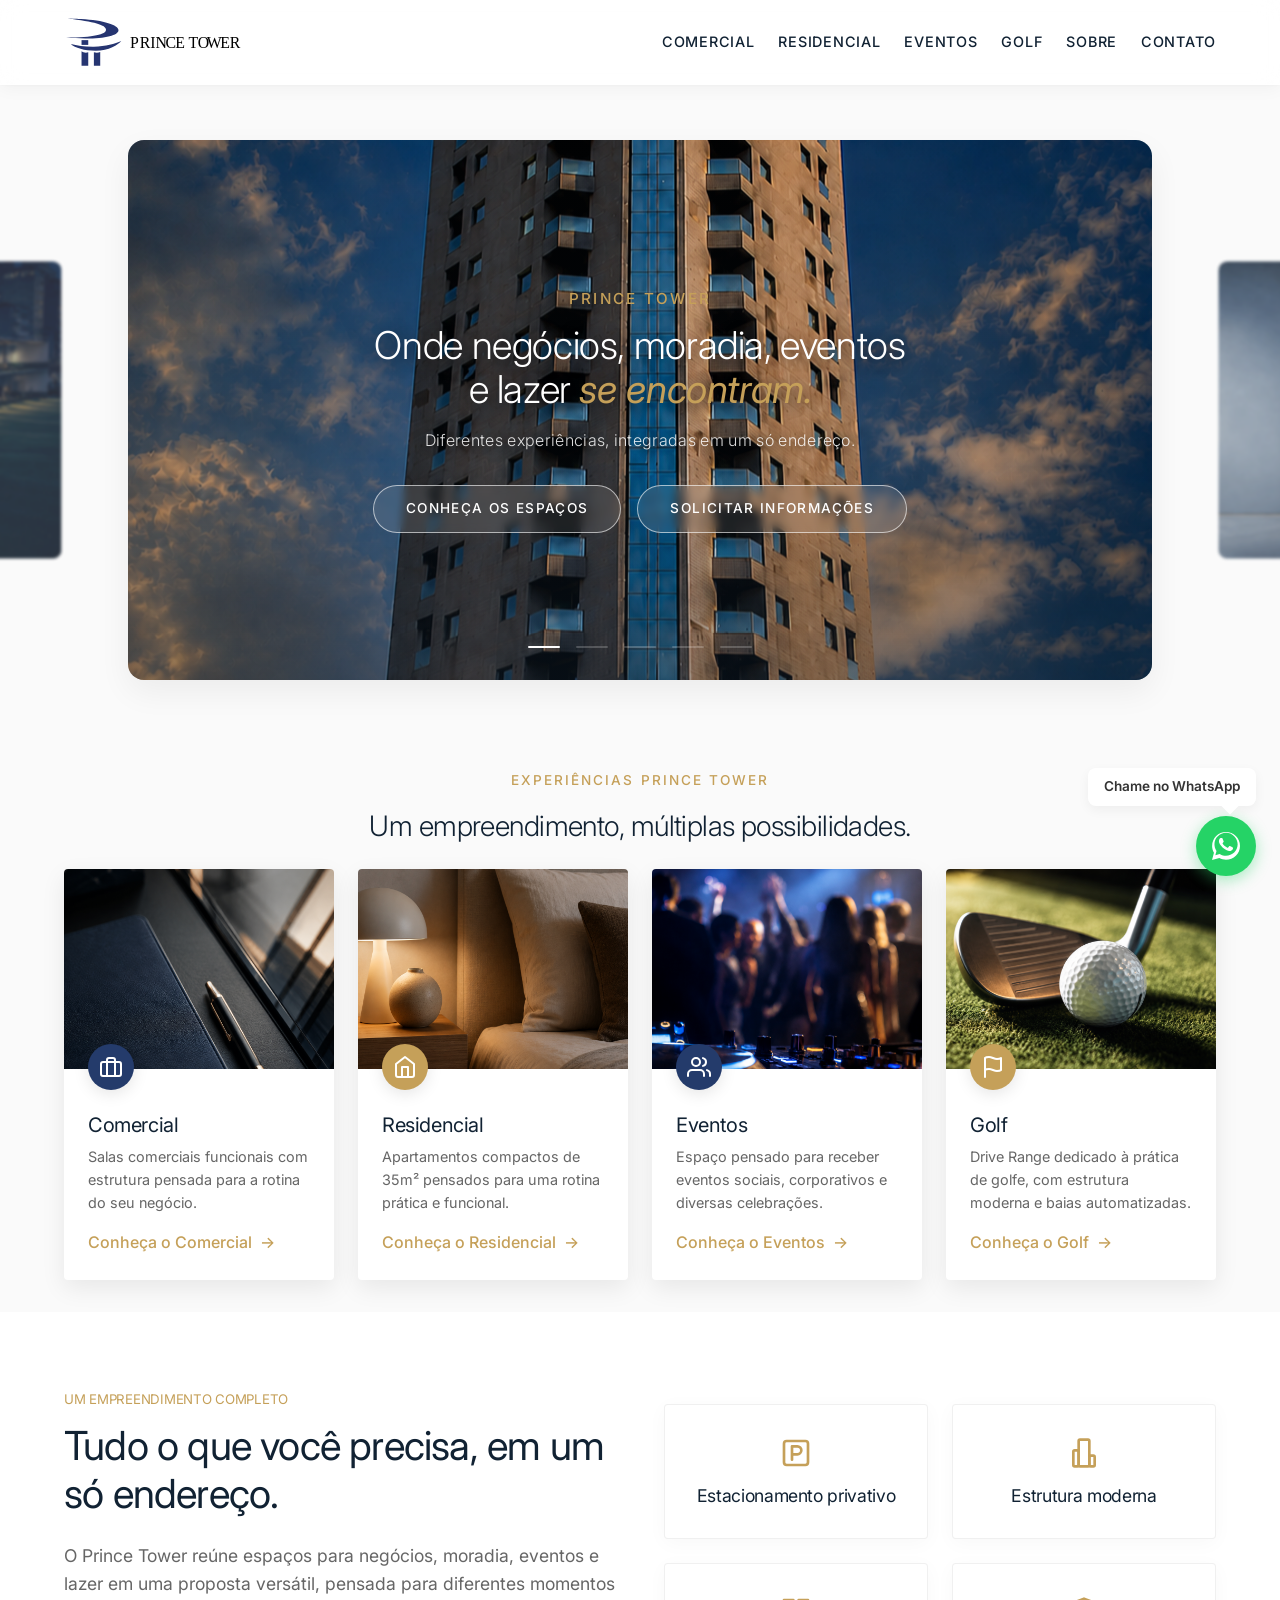
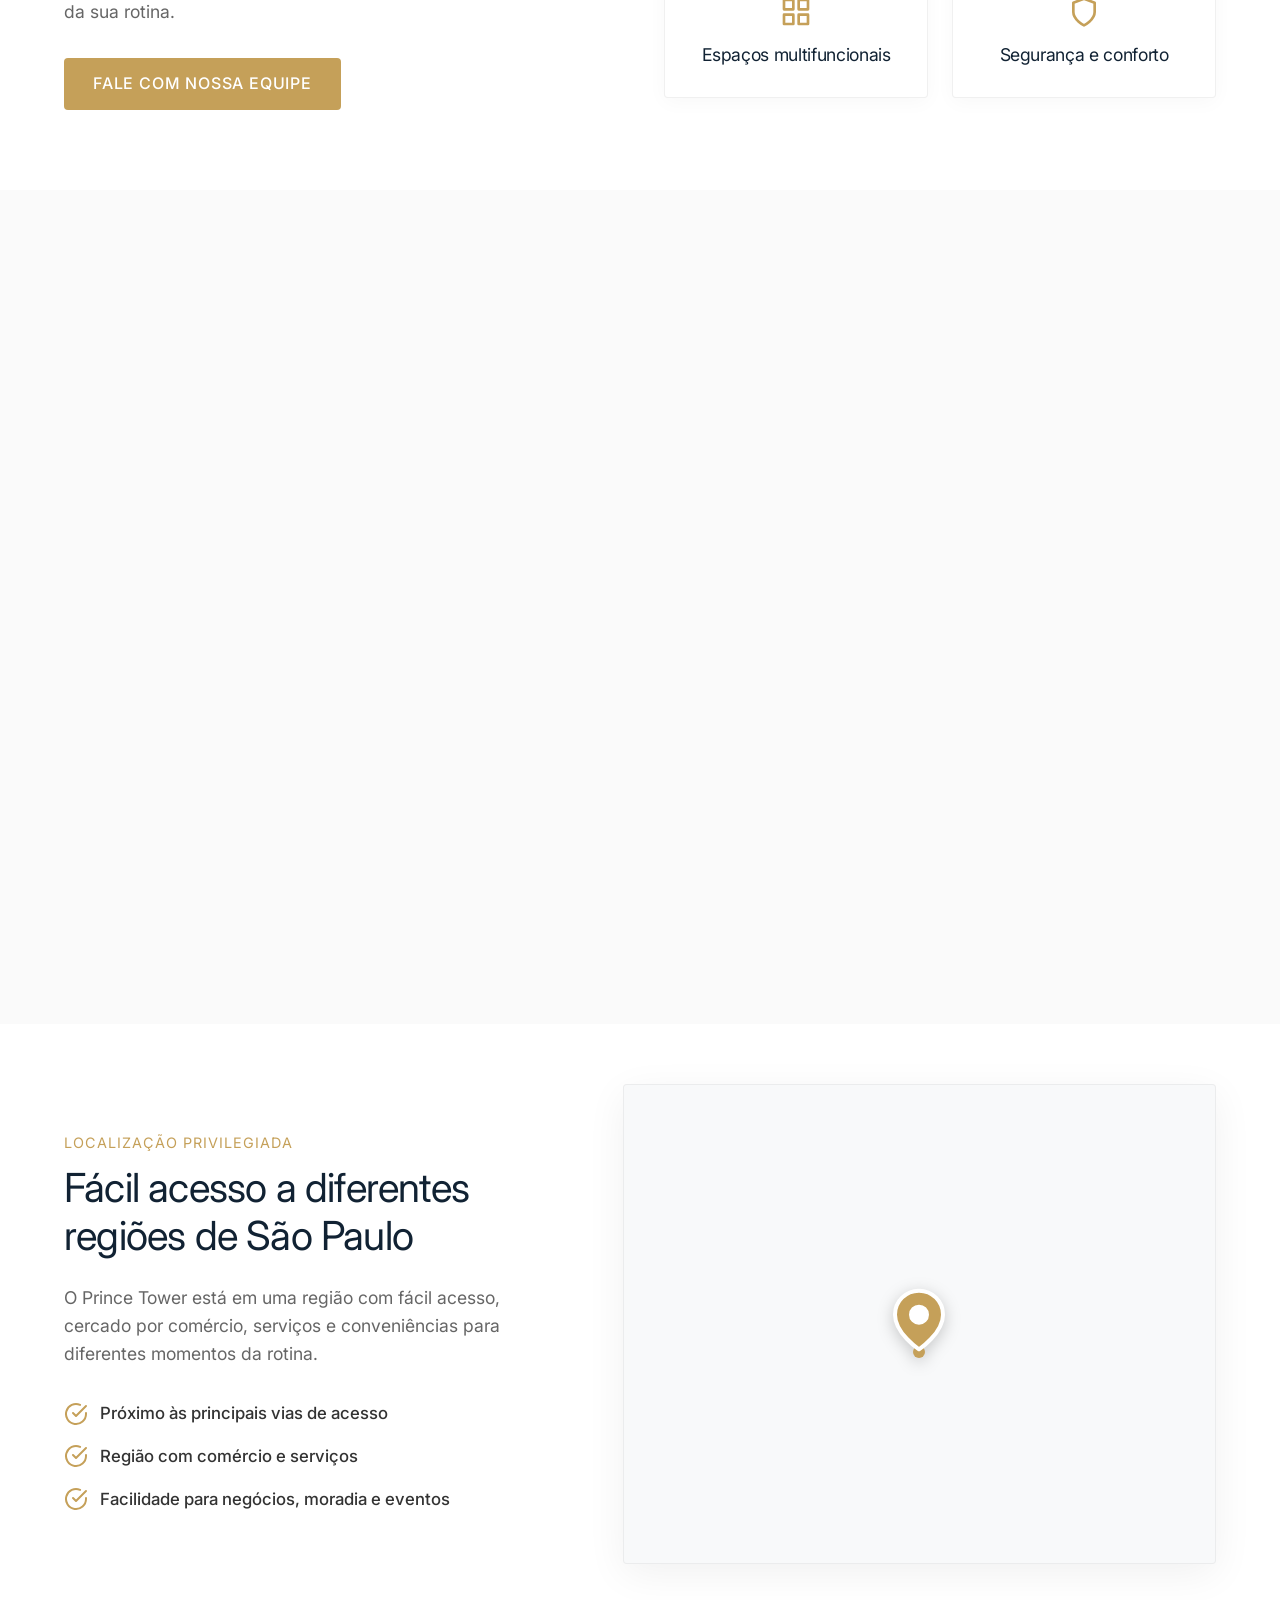
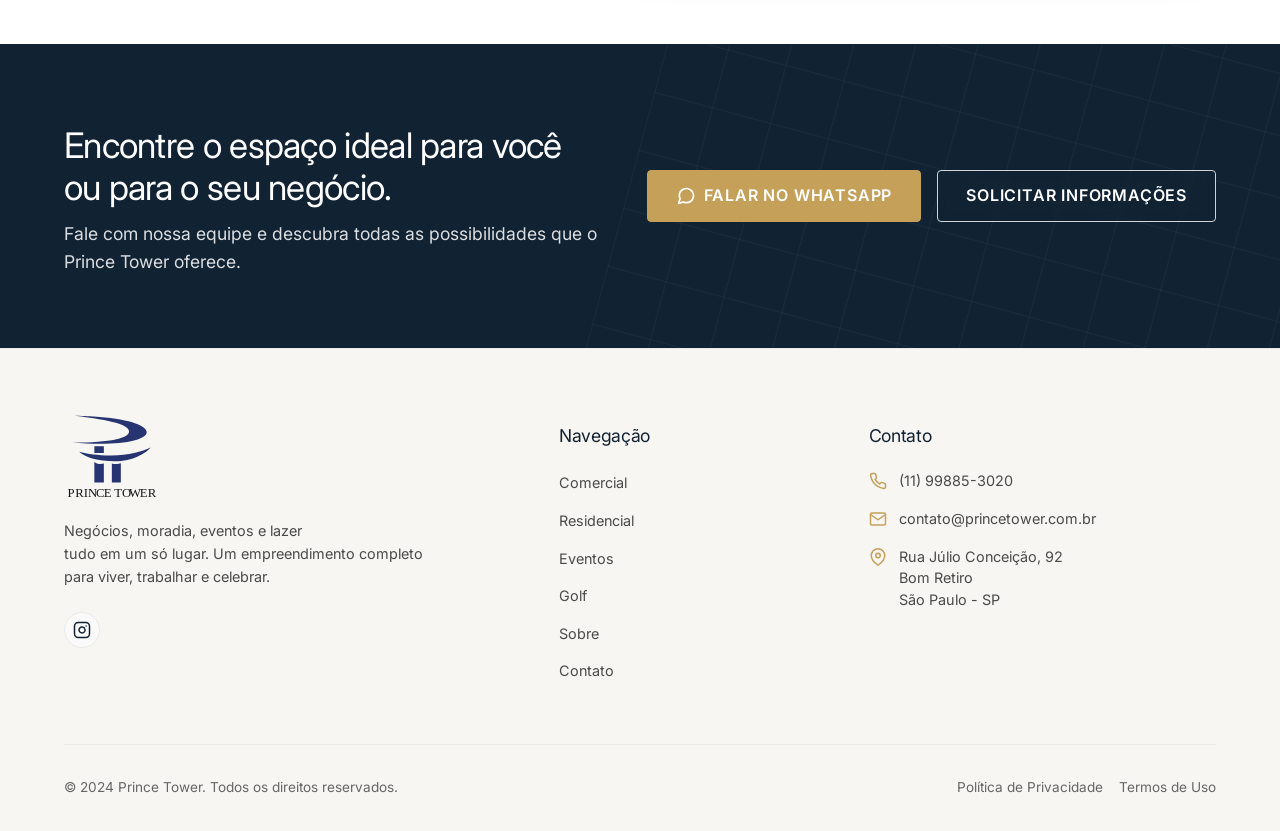
==== commit 75b3a243: "Atualiza site Prince Tower" ====
--- a/index.html
+++ b/index.html
@@ -50,16 +50,16 @@
             <div class="carousel-inner">
                 <!-- Slide 1: Institucional -->
                 <div class="carousel-slide active">
-                    <img src="assets/foto_exemplo_predio.png" alt="Prince Tower" class="slide-bg">
+                    <img src="assets/img-hero/hero-carrossel-prince.png" alt="Prince Tower" class="slide-bg">
                     <div class="slide-overlay"></div>
                     <div class="container hero-container">
                         <div class="hero-content">
                             <span class="hero-subtitle">PRINCE TOWER</span>
-                            <h2 class="hero-title">Negócios, moradia, eventos e lazer em <span>um só lugar.</span></h2>
-                            <p class="hero-text">Um empreendimento completo que reúne sofisticação, praticidade e experiências únicas em São Paulo.</p>
+                            <h2 class="hero-title">Onde negócios, moradia, eventos<br>e lazer <span>se encontram.</span></h2>
+                            <p class="hero-text">Diferentes experiências, integradas em um só endereço.</p>
                             <div class="hero-btns">
                                 <a href="#espacos" class="btn btn-primary">Conheça os espaços</a>
-                                <a href="contato.html" class="btn btn-outline-white">Fale conosco</a>
+                                <a href="contato.html" class="btn btn-outline-white">Solicitar informações</a>
                             </div>
                         </div>
                     </div>
@@ -67,13 +67,13 @@
 
                 <!-- Slide 2: Comercial -->
                 <div class="carousel-slide">
-                    <img src="https://picsum.photos/seed/comercial/1920/1080" alt="Comercial" class="slide-bg">
+                    <img src="assets/img-hero/hero-carrossel-comercial.png" alt="Comercial" class="slide-bg">
                     <div class="slide-overlay"></div>
                     <div class="container hero-container">
                         <div class="hero-content">
                             <span class="hero-subtitle">PRINCE TOWER</span>
                             <h2 class="hero-title">Salas comerciais para o seu <span>negócio crescer.</span></h2>
-                            <p class="hero-text">Escritórios para locação em um endereço estratégico, com estrutura moderna e fácil acesso.</p>
+                            <p class="hero-text">Espaços comerciais versáteis para diferentes modelos de negócio.</p>
                             <div class="hero-btns">
                                 <a href="comercial.html" class="btn btn-primary">Conheça o Comercial</a>
                             </div>
@@ -83,13 +83,13 @@
 
                 <!-- Slide 3: Residencial -->
                 <div class="carousel-slide">
-                    <img src="https://picsum.photos/seed/residencial/1920/1080" alt="Residencial" class="slide-bg">
+                    <img src="assets/img-hero/hero-carrossel-residencial.png" alt="Residencial" class="slide-bg">
                     <div class="slide-overlay"></div>
                     <div class="container hero-container">
                         <div class="hero-content">
                             <span class="hero-subtitle">PRINCE TOWER</span>
                             <h2 class="hero-title">Apartamentos de 35m² com <span>conforto e praticidade.</span></h2>
-                            <p class="hero-text">Espaços compactos e funcionais para quem busca uma rotina urbana mais sofisticada e dinâmica.</p>
+                            <p class="hero-text">Compactos, funcionais e ideais para a vida urbana contemporânea.</p>
                             <div class="hero-btns">
                                 <a href="residencial.html" class="btn btn-primary">Conheça o Residencial</a>
                             </div>
@@ -99,15 +99,15 @@
 
                 <!-- Slide 4: Eventos -->
                 <div class="carousel-slide">
-                    <img src="https://picsum.photos/seed/eventos/1920/1080" alt="Eventos" class="slide-bg">
+                    <img src="assets/img-hero/hero-carrossel-evento.png" alt="Eventos" class="slide-bg">
                     <div class="slide-overlay"></div>
                     <div class="container hero-container">
                         <div class="hero-content">
                             <span class="hero-subtitle">PRINCE TOWER</span>
-                            <h2 class="hero-title">Ambientes versáteis para <span>eventos inesquecíveis.</span></h2>
-                            <p class="hero-text">Espaços com design refinado preparados para receber eventos corporativos e sociais de alto padrão.</p>
+                            <h2 class="hero-title">Seu próximo evento <span>começa aqui.</span></h2>
+                            <p class="hero-text">Um espaço versátil para celebrações, encontros e experiências marcantes.</p>
                             <div class="hero-btns">
-                                <a href="eventos.html" class="btn btn-primary">Conheça Eventos</a>
+                                <a href="eventos.html" class="btn btn-primary">Conheça o Eventos</a>
                             </div>
                         </div>
                     </div>
@@ -115,13 +115,13 @@
 
                 <!-- Slide 5: Golf -->
                 <div class="carousel-slide">
-                    <img src="https://picsum.photos/seed/golf/1920/1080" alt="Golf" class="slide-bg">
+                    <img src="assets/img-hero/hero-carrossel-golf.png" alt="Golf" class="slide-bg">
                     <div class="slide-overlay"></div>
                     <div class="container hero-container">
                         <div class="hero-content">
                             <span class="hero-subtitle">PRINCE TOWER</span>
-                            <h2 class="hero-title">Drive Range completo para a <span>prática de golfe.</span></h2>
-                            <p class="hero-text">Estrutura exclusiva com 100 jardas e 50 baias automatizadas para você aprimorar seu jogo.</p>
+                            <h2 class="hero-title">Uma experiência exclusiva para quem <span>vive o golf.</span></h2>
+                            <p class="hero-text">Drive Range exclusivo com estrutura para prática, treino e performance.</p>
                             <div class="hero-btns">
                                 <a href="golf.html" class="btn btn-primary">Conheça o Golf</a>
                             </div>
@@ -189,7 +189,7 @@
                     <div class="card-content">
                         <h3>Eventos</h3>
                         <p>Espaço pensado para receber eventos sociais, corporativos e diversas celebrações.</p>
-                        <span class="btn-link">Conheça Eventos</span>
+                        <span class="btn-link">Conheça o Eventos</span>
                     </div>
                 </a>
 
--- a/css/style.css
+++ b/css/style.css
@@ -388,14 +388,14 @@
   left: 0;
   width: 100%;
   height: 100%;
-  background: linear-gradient(to bottom, rgba(17, 34, 51, 0.2) 0%, rgba(17, 34, 51, 0.65) 50%, rgba(17, 34, 51, 0.9) 100%);
+  background: linear-gradient(to bottom, rgba(17, 34, 51, 0.05) 0%, rgba(17, 34, 51, 0.15) 60%, rgba(17, 34, 51, 0.4) 100%);
   z-index: 2;
   transition: background 1.2s ease;
 }
 
 .carousel-slide.prev .slide-overlay,
 .carousel-slide.next .slide-overlay {
-  background: rgba(17, 34, 51, 0.5);
+  background: rgba(17, 34, 51, 0.25);
 }
 
 .hero-subtitle {
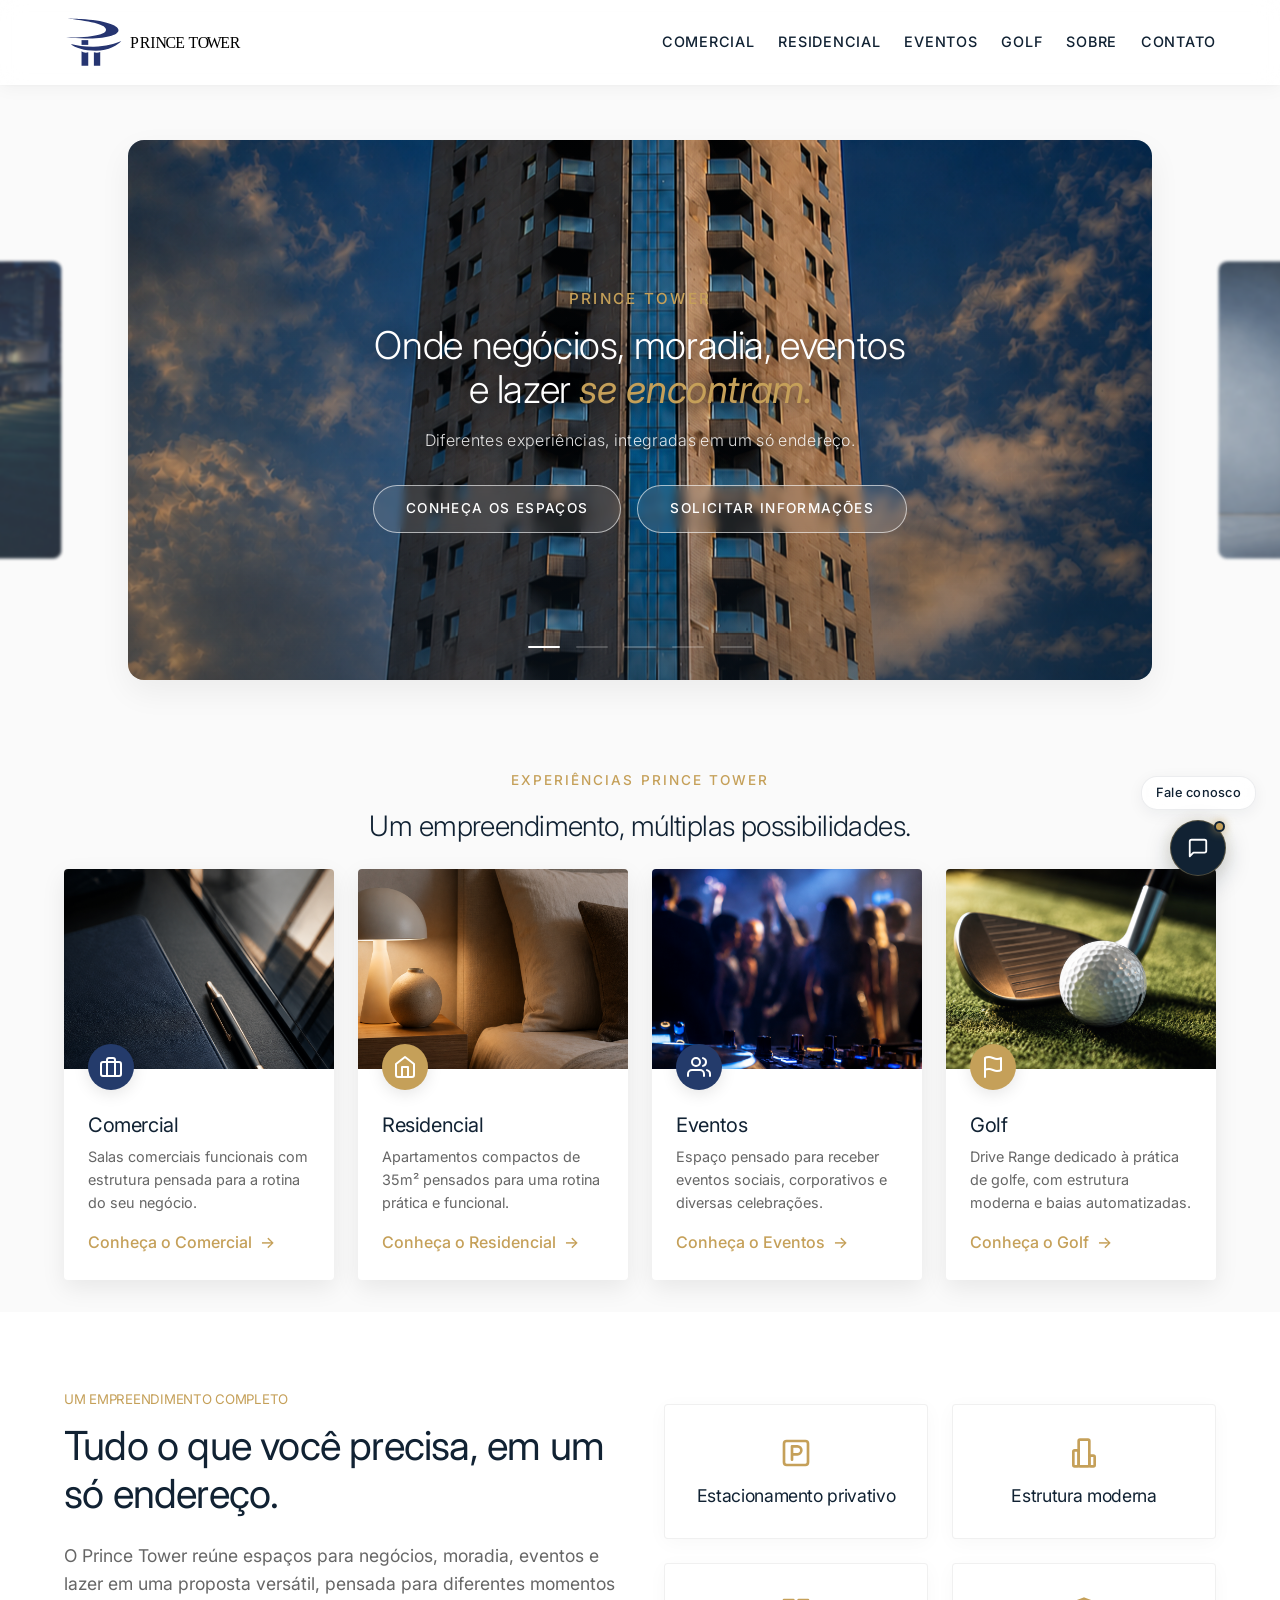
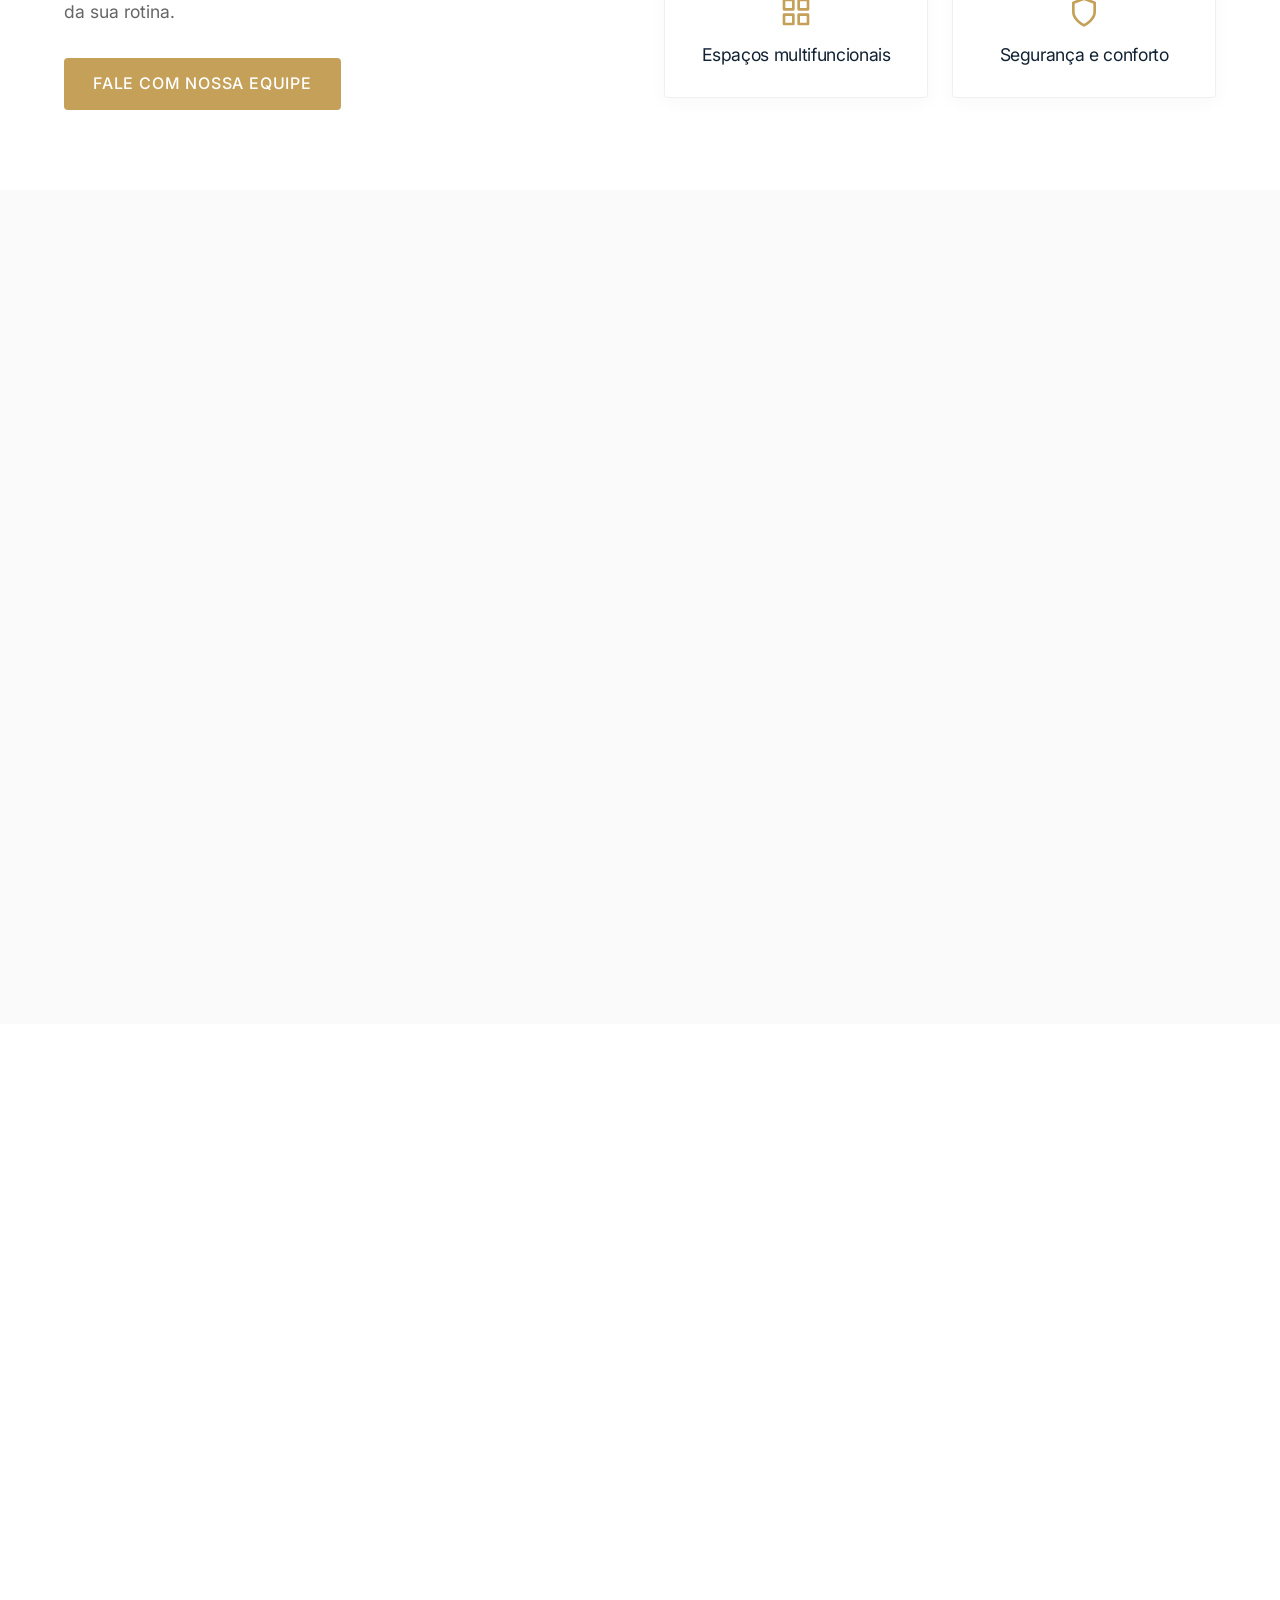
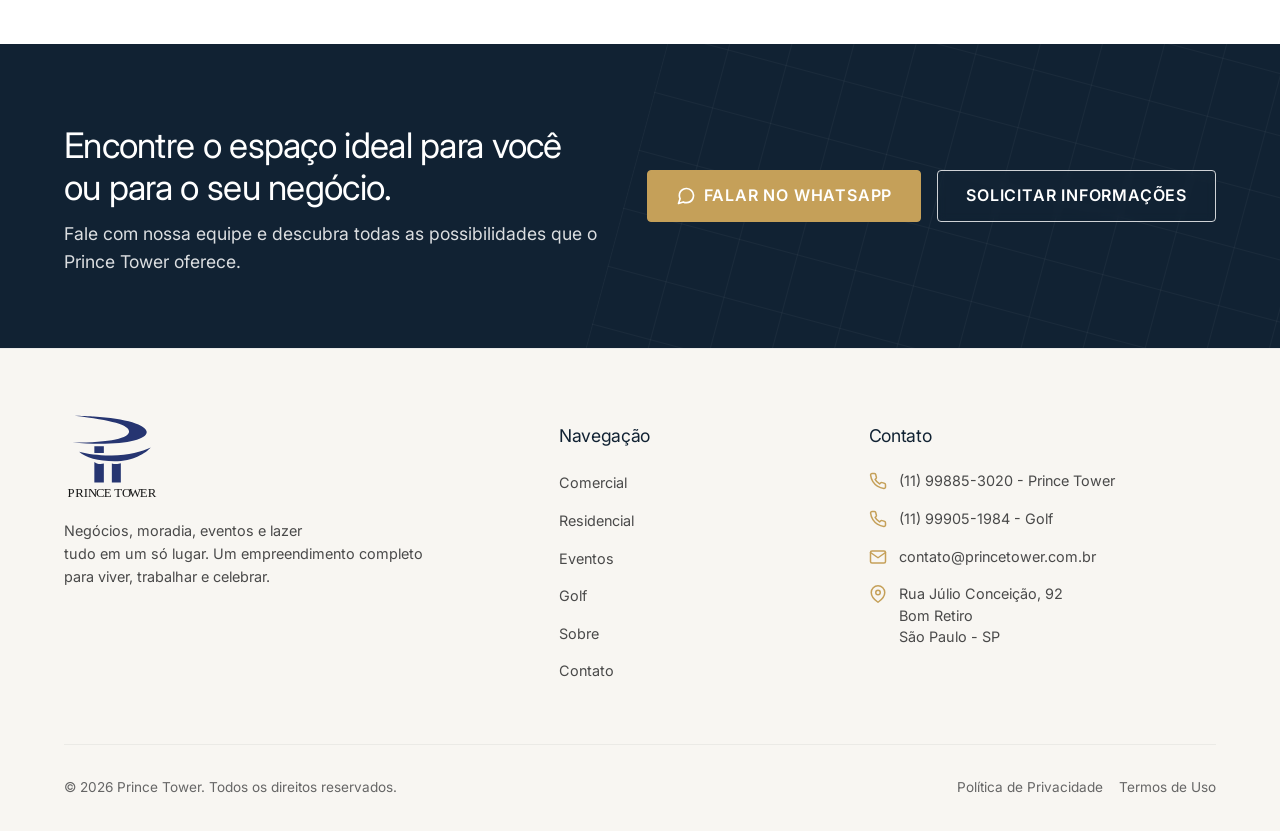
==== commit 0ad4bd9e: "Atualiza site Prince Tower" ====
--- a/index.html
+++ b/index.html
@@ -58,7 +58,7 @@
                             <h2 class="hero-title">Onde negócios, moradia, eventos<br>e lazer <span>se encontram.</span></h2>
                             <p class="hero-text">Diferentes experiências, integradas em um só endereço.</p>
                             <div class="hero-btns">
-                                <a href="#espacos" class="btn btn-primary">Conheça os espaços</a>
+                                <a href="#diferentes-momentos" class="btn btn-primary">Conheça os espaços</a>
                                 <a href="contato.html" class="btn btn-outline-white">Solicitar informações</a>
                             </div>
                         </div>
@@ -242,7 +242,7 @@
         </section>
 
         <!-- Galeria -->
-        <section class="section" style="padding-bottom: 60px;">
+        <section id="diferentes-momentos" class="section" style="padding-bottom: 60px;">
             <div class="container fade-in-up">
                 <h5 style="color: var(--secondary-color); margin-bottom: 8px; text-align: center;">PRINCE TOWER</h5>
                 <h2 class="section-title">Espaços para diferentes momentos</h2>
@@ -328,11 +328,21 @@
                         <p>Fale com nossa equipe e descubra todas as possibilidades que o Prince Tower oferece.</p>
                     </div>
                     <div class="cta-btns">
-                        <a href="#" class="btn btn-whatsapp">
-                            <svg width="20" height="20" viewBox="0 0 24 24" fill="none" stroke="currentColor" stroke-width="2" stroke-linecap="round" stroke-linejoin="round"><path d="M21 11.5a8.38 8.38 0 0 1-.9 3.8 8.5 8.5 0 0 1-7.6 4.7 8.38 8.38 0 0 1-3.8-.9L3 21l1.9-5.7a8.38 8.38 0 0 1-.9-3.8 8.5 8.5 0 0 1 4.7-7.6 8.38 8.38 0 0 1 3.8-.9h.5a8.48 8.48 0 0 1 8 8v.5z"></path></svg>
+                        <a 
+                            href="https://wa.me/5511998853020?text=Ol%C3%A1%2C%20gostaria%20de%20mais%20informa%C3%A7%C3%B5es%20sobre%20o%20Prince%20Tower."
+                            class="btn btn-whatsapp"
+                            target="_blank"
+                            rel="noopener noreferrer"
+                        >
+                            <svg width="20" height="20" viewBox="0 0 24 24" fill="none" stroke="currentColor" stroke-width="2" stroke-linecap="round" stroke-linejoin="round">
+                                <path d="M21 11.5a8.38 8.38 0 0 1-.9 3.8 8.5 8.5 0 0 1-7.6 4.7 8.38 8.38 0 0 1-3.8-.9L3 21l1.9-5.7a8.38 8.38 0 0 1-.9-3.8 8.5 8.5 0 0 1 4.7-7.6 8.38 8.38 0 0 1 3.8-.9h.5a8.48 8.48 0 0 1 8 8v.5z"></path>
+                            </svg>
                             Falar no WhatsApp
                         </a>
-                        <a href="contato.html" class="btn btn-outline-white">Solicitar informações</a>
+
+                        <a href="contato.html" class="btn btn-outline-white">
+                            Solicitar informações
+                        </a>
                     </div>
                 </div>
             </div>
@@ -348,9 +358,9 @@
                         <img src="assets/logo-prince-tower-vertical-colorido.svg" alt="Prince Tower Logo" style="height: 90px; width: auto;">
                     </div>
                     <p>Negócios, moradia, eventos e lazer<br>tudo em um só lugar. Um empreendimento completo<br>para viver, trabalhar e celebrar.</p>
-                    <div class="social-links">
+                    <!--<div class="social-links">
                         <a href="#" aria-label="Instagram"><svg width="18" height="18" viewBox="0 0 24 24" fill="none" stroke="currentColor" stroke-width="2" stroke-linecap="round" stroke-linejoin="round"><rect x="2" y="2" width="20" height="20" rx="5" ry="5"></rect><path d="M16 11.37A4 4 0 1 1 12.63 8 4 4 0 0 1 16 11.37z"></path><line x1="17.5" y1="6.5" x2="17.51" y2="6.5"></line></svg></a>
-                    </div>
+                    </div>-->
                 </div>
                 
                 <div class="footer-col">
@@ -368,7 +378,8 @@
                 <div class="footer-col">
                     <h4>Contato</h4>
                     <ul class="contact-info">
-                        <li><svg width="18" height="18" viewBox="0 0 24 24" fill="none" stroke="currentColor" stroke-width="2" stroke-linecap="round" stroke-linejoin="round"><path d="M22 16.92v3a2 2 0 0 1-2.18 2 19.79 19.79 0 0 1-8.63-3.07 19.5 19.5 0 0 1-6-6 19.79 19.79 0 0 1-3.07-8.67A2 2 0 0 1 4.11 2h3a2 2 0 0 1 2 1.72 12.84 12.84 0 0 0 .7 2.81 2 2 0 0 1-.45 2.11L8.09 9.91a16 16 0 0 0 6 6l1.27-1.27a2 2 0 0 1 2.11-.45 12.84 12.84 0 0 0 2.81.7A2 2 0 0 1 22 16.92z"></path></svg> <a href="tel:+5511998853020">(11) 99885-3020</a></li>
+                        <li><svg width="18" height="18" viewBox="0 0 24 24" fill="none" stroke="currentColor" stroke-width="2" stroke-linecap="round" stroke-linejoin="round"><path d="M22 16.92v3a2 2 0 0 1-2.18 2 19.79 19.79 0 0 1-8.63-3.07 19.5 19.5 0 0 1-6-6 19.79 19.79 0 0 1-3.07-8.67A2 2 0 0 1 4.11 2h3a2 2 0 0 1 2 1.72 12.84 12.84 0 0 0 .7 2.81 2 2 0 0 1-.45 2.11L8.09 9.91a16 16 0 0 0 6 6l1.27-1.27a2 2 0 0 1 2.11-.45 12.84 12.84 0 0 0 2.81.7A2 2 0 0 1 22 16.92z"></path></svg> <a href="tel:+5511998853020">(11) 99885-3020 - Prince Tower</a></li>
+                        <li><svg width="18" height="18" viewBox="0 0 24 24" fill="none" stroke="currentColor" stroke-width="2" stroke-linecap="round" stroke-linejoin="round"><path d="M22 16.92v3a2 2 0 0 1-2.18 2 19.79 19.79 0 0 1-8.63-3.07 19.5 19.5 0 0 1-6-6 19.79 19.79 0 0 1-3.07-8.67A2 2 0 0 1 4.11 2h3a2 2 0 0 1 2 1.72 12.84 12.84 0 0 0 .7 2.81 2 2 0 0 1-.45 2.11L8.09 9.91a16 16 0 0 0 6 6l1.27-1.27a2 2 0 0 1 2.11-.45 12.84 12.84 0 0 0 2.81.7A2 2 0 0 1 22 16.92z"></path></svg> <a href="tel:+5511999051984">(11) 99905-1984 - Golf</a></li>
                         <li><svg width="18" height="18" viewBox="0 0 24 24" fill="none" stroke="currentColor" stroke-width="2" stroke-linecap="round" stroke-linejoin="round"><path d="M4 4h16c1.1 0 2 .9 2 2v12c0 1.1-.9 2-2 2H4c-1.1 0-2-.9-2-2V6c0-1.1.9-2 2-2z"></path><polyline points="22,6 12,13 2,6"></polyline></svg> <a href="mailto:contato@princetower.com.br">contato@princetower.com.br</a></li>
                         <li><svg width="18" height="18" viewBox="0 0 24 24" fill="none" stroke="currentColor" stroke-width="2" stroke-linecap="round" stroke-linejoin="round"><path d="M21 10c0 7-9 13-9 13s-9-6-9-13a9 9 0 0 1 18 0z"></path><circle cx="12" cy="10" r="3"></circle></svg> <a href="https://www.google.com/maps/search/?api=1&query=Rua+Júlio+Conceição+92+Bom+Retiro+São+Paulo" target="_blank">Rua Júlio Conceição, 92<br>Bom Retiro<br>São Paulo - SP</a></li>
                     </ul>
@@ -376,7 +387,7 @@
             </div>
             
             <div class="footer-bottom">
-                <p>&copy; 2024 Prince Tower. Todos os direitos reservados.</p>
+                <p>&copy; 2026 Prince Tower. Todos os direitos reservados.</p>
                 <div class="footer-bottom-links">
                     <a href="#">Política de Privacidade</a>
                     <a href="#">Termos de Uso</a>
@@ -385,21 +396,47 @@
         </div>
     </footer>
 
-    <!-- Botão WhatsApp Flutuante -->
-    <div class="floating-whatsapp-container">
-        <div class="floating-balloon">Chame no WhatsApp</div>
-
-        <a 
-            href="https://wa.me/5511998853020?text=Olá!%20Gostaria%20de%20solicitar%20mais%20informações."
-            target="_blank"
-            rel="noopener noreferrer"
-            class="whatsapp-fab"
-            aria-label="Falar no WhatsApp"
-        >
-            <svg stroke="currentColor" fill="currentColor" stroke-width="0" viewBox="0 0 448 512" height="32px" width="32px" xmlns="http://www.w3.org/2000/svg">
-                <path d="M380.9 97.1C339 55.1 283.2 32 223.9 32c-122.4 0-222 99.6-222 222 0 39.1 10.2 77.3 29.6 111L0 480l117.7-30.9c32.4 17.7 68.9 27 106.1 27h.1c122.3 0 224.1-99.6 224.1-222 0-59.3-25.2-115-67.1-157zM223.9 413.6c-33.1 0-65.5-8.9-94-25.7l-6.7-4-69.8 18.3L72 334.3l-4.4-7c-18.5-29.4-28.2-63.3-28.2-98.2 0-101.7 82.8-184.5 184.6-184.5 49.3 0 95.6 19.2 130.4 54.1 34.8 34.9 56.2 81.2 56.1 130.5 0 101.8-84.9 184.4-186.6 184.4zm101.2-138.2c-5.5-2.8-32.8-16.2-37.9-18-5.1-1.9-8.8-2.8-12.5 2.8-3.7 5.6-14.3 18-17.6 21.8-3.2 3.7-6.5 4.2-12 1.4-32.6-16.3-54-29.1-75.5-66-5.7-9.8 5.7-9.1 16.3-30.3 1.8-3.7.9-6.9-.5-9.7-1.4-2.8-12.5-30.1-17.1-41.2-4.5-10.8-9.1-9.3-12.5-9.5-3.2-.2-6.9-.2-10.6-.2-3.7 0-9.7 1.4-14.8 6.9-5.1 5.6-19.4 19-19.4 46.3s19.9 53.7 22.6 57.4c2.8 3.7 39.1 59.7 94.8 83.8 35.2 15.2 49 16.5 66.6 13.9 10.7-1.6 32.8-13.4 37.4-26.4 4.6-13 4.6-24.1 3.2-26.4-1.3-2.5-5-3.9-10.5-6.6z"></path>
-            </svg>
-        </a>
+    <!-- Floating Contact Hub Premium -->
+    <div class="contact-hub-container">
+        <!-- Mini Painel flutuante -->
+        <div class="contact-hub-panel" id="contact-hub-panel">
+            <div class="contact-hub-header">
+                Fale conosco
+            </div>
+            <div class="contact-hub-options">
+                <a href="https://wa.me/5511998853020?text=Ol%C3%A1%2C%20gostaria%20de%20mais%20informa%C3%A7%C3%B5es%20sobre%20o%20Prince%20Tower." target="_blank" rel="noopener noreferrer" class="contact-hub-option">
+                    <div class="option-icon">
+                        <svg width="18" height="18" viewBox="0 0 24 24" fill="none" stroke="currentColor" stroke-width="2" stroke-linecap="round" stroke-linejoin="round"><path d="M3 9l9-7 9 7v11a2 2 0 0 1-2 2H5a2 2 0 0 1-2-2z"></path><polyline points="9 22 9 12 15 12 15 22"></polyline></svg>
+                    </div>
+                    <div class="option-details">
+                        <h4>Prince Tower</h4>
+                        <p>Atendimento geral do empreendimento</p>
+                    </div>
+                </a>
+                <a href="https://wa.me/5511999051984?text=Ol%C3%A1%2C%20gostaria%20de%20mais%20informa%C3%A7%C3%B5es%20sobre%20o%20Golf%20do%20Prince%20Tower." target="_blank" rel="noopener noreferrer" class="contact-hub-option">
+                    <div class="option-icon">
+                        <svg width="18" height="18" viewBox="0 0 24 24" fill="none" stroke="currentColor" stroke-width="2" stroke-linecap="round" stroke-linejoin="round"><circle cx="12" cy="12" r="10"></circle><circle cx="12" cy="12" r="2"></circle><line x1="12" y1="2" x2="12" y2="4"></line><line x1="12" y1="20" x2="12" y2="22"></line><line x1="2" y1="12" x2="4" y2="12"></line><line x1="20" y1="12" x2="22" y2="12"></line></svg>
+                    </div>
+                    <div class="option-details">
+                        <h4>Golf</h4>
+                        <p>Informações sobre Drive Range e tickets</p>
+                    </div>
+                </a>
+            </div>
+        </div>
+
+        <!-- Botão Flutuante Principal -->
+        <div class="contact-hub-trigger-wrapper">
+            <span class="contact-hub-label">Fale conosco</span>
+            <button class="contact-hub-btn" id="contact-hub-btn" aria-label="Abrir canais de contato" aria-expanded="false">
+                <span class="btn-glow"></span>
+                <!-- Icone de mensagem minimalista -->
+                <svg stroke="currentColor" fill="none" stroke-width="2" viewBox="0 0 24 24" stroke-linecap="round" stroke-linejoin="round" height="22" width="22" xmlns="http://www.w3.org/2000/svg">
+                    <path d="M21 15a2 2 0 0 1-2 2H7l-4 4V5a2 2 0 0 1 2-2h14a2 2 0 0 1 2 2z"></path>
+                </svg>
+                <span class="btn-dot"></span>
+            </button>
+        </div>
     </div>
 
     <!-- Modal Base (Preenchido via JS) -->
@@ -409,13 +446,16 @@
                 <svg width="24" height="24" viewBox="0 0 24 24" fill="none" stroke="currentColor" stroke-width="2" stroke-linecap="round" stroke-linejoin="round"><line x1="18" y1="6" x2="6" y2="18"></line><line x1="6" y1="6" x2="18" y2="18"></line></svg>
             </button>
             <div class="modal-body">
-                <img id="modal-img" src="" alt="Imagem" class="modal-img">
+                <div class="modal-img-container">
+                    <img id="modal-img" src="" alt="Imagem" class="modal-img">
+                </div>
                 <div class="modal-content">
                     <h3 id="modal-title">Título</h3>
                     <p id="modal-text">Texto descritivo</p>
                     <ul id="modal-benefits" class="modal-benefits">
                         <!-- Itens preenchidos via JS -->
                     </ul>
+                    <div id="modal-extra-section" class="modal-extra-section"></div>
                     <div class="modal-actions">
                         <a href="#" id="modal-link" class="btn btn-primary">Ver página completa</a>
                         <a href="contato.html" class="btn btn-outline">Fale conosco</a>
--- a/css/style.css
+++ b/css/style.css
@@ -1257,63 +1257,721 @@
 }
 
 /* ==========================================================================
-   WhatsApp Floating + Balão
+   Comercial Modal Specific Premium Style
    ========================================================================== */
-.floating-whatsapp-container {
+@keyframes modalImgKenBurns {
+  0% { transform: scale(1); }
+  50% { transform: scale(1.04); }
+  100% { transform: scale(1); }
+}
+
+.modal-comercial .modal-container,
+.modal-residencial .modal-container,
+.modal-eventos .modal-container,
+.modal-golf .modal-container {
+  border-radius: 12px;
+  border: 1px solid rgba(197, 160, 89, 0.15);
+  box-shadow: 0 24px 60px rgba(17, 34, 51, 0.15);
+}
+
+.modal-comercial .modal-img-container,
+.modal-residencial .modal-img-container,
+.modal-eventos .modal-img-container,
+.modal-golf .modal-img-container {
+  position: relative;
+  width: 100%;
+  height: 240px;
+  overflow: hidden;
+}
+
+.modal-comercial .modal-img-container::after,
+.modal-residencial .modal-img-container::after,
+.modal-eventos .modal-img-container::after,
+.modal-golf .modal-img-container::after {
+  content: '';
+  position: absolute;
+  top: 0;
+  left: 0;
+  width: 100%;
+  height: 100%;
+  background: linear-gradient(to bottom, rgba(17, 34, 51, 0.05) 0%, rgba(17, 34, 51, 0.2) 60%, rgba(17, 34, 51, 0.45) 100%);
+  pointer-events: none;
+}
+
+.modal-comercial .modal-img,
+.modal-residencial .modal-img,
+.modal-eventos .modal-img,
+.modal-golf .modal-img {
+  height: 100%;
+  width: 100%;
+  object-fit: cover;
+  filter: contrast(1.15) brightness(0.88) saturate(0.95);
+  animation: modalImgKenBurns 20s ease-in-out infinite;
+}
+
+.modal-comercial .modal-close,
+.modal-residencial .modal-close,
+.modal-eventos .modal-close,
+.modal-golf .modal-close {
+  position: absolute;
+  top: 20px;
+  right: 20px;
+  width: 30px;
+  height: 30px;
+  background: rgba(255, 255, 255, 0.15);
+  backdrop-filter: blur(8px);
+  -webkit-backdrop-filter: blur(8px);
+  border: 1px solid rgba(255, 255, 255, 0.25);
+  border-radius: 50%;
+  display: flex;
+  justify-content: center;
+  align-items: center;
+  cursor: pointer;
+  z-index: 10;
+  color: #fff;
+  transition: all 0.4s cubic-bezier(0.16, 1, 0.3, 1);
+  box-shadow: 0 4px 12px rgba(0, 0, 0, 0.15);
+}
+
+.modal-comercial .modal-close:hover,
+.modal-residencial .modal-close:hover,
+.modal-eventos .modal-close:hover,
+.modal-golf .modal-close:hover {
+  background: #fff;
+  color: var(--primary-color);
+  transform: rotate(90deg);
+  box-shadow: 0 8px 20px rgba(0, 0, 0, 0.25);
+}
+
+.modal-comercial .modal-close svg,
+.modal-residencial .modal-close svg,
+.modal-eventos .modal-close svg,
+.modal-golf .modal-close svg {
+  width: 12px;
+  height: 12px;
+}
+
+.modal-comercial .modal-content,
+.modal-residencial .modal-content,
+.modal-eventos .modal-content,
+.modal-golf .modal-content {
+  padding: 28px 40px 40px;
+}
+
+.modal-comercial .modal-content h3,
+.modal-residencial .modal-content h3,
+.modal-eventos .modal-content h3,
+.modal-golf .modal-content h3 {
+  font-size: 2.2rem;
+  font-weight: 300;
+  letter-spacing: -0.02em;
+  color: var(--primary-color);
+  margin-bottom: 12px;
+  display: flex;
+  flex-direction: column;
+}
+
+.modal-comercial .modal-content h3::before,
+.modal-residencial .modal-content h3::before,
+.modal-eventos .modal-content h3::before,
+.modal-golf .modal-content h3::before {
+  content: 'PRINCE TOWER';
+  font-size: 0.75rem;
+  font-weight: 500;
+  letter-spacing: 0.2em;
+  color: var(--secondary-color);
+  margin-bottom: 12px;
+  font-family: var(--font-text);
+}
+
+.modal-comercial .modal-content > p,
+.modal-residencial .modal-content > p,
+.modal-eventos .modal-content > p,
+.modal-golf .modal-content > p {
+  font-size: 1.05rem;
+  line-height: 1.65;
+  color: var(--text-light);
+  margin-bottom: 32px;
+  font-weight: 300;
+  max-width: 600px;
+}
+
+.modal-comercial .modal-benefits,
+.modal-residencial .modal-benefits,
+.modal-eventos .modal-benefits,
+.modal-golf .modal-benefits {
+  display: grid;
+  grid-template-columns: repeat(2, 1fr);
+  gap: 16px;
+  margin-top: 24px;
+  margin-bottom: 36px;
+}
+
+.modal-comercial .modal-benefits li,
+.modal-residencial .modal-benefits li,
+.modal-eventos .modal-benefits li,
+.modal-golf .modal-benefits li {
+  font-size: 0.95rem;
+  font-weight: 500;
+  letter-spacing: 0.01em;
+  color: var(--text-main);
+  background: rgba(197, 160, 89, 0.03);
+  border-left: 3px solid rgba(197, 160, 89, 0.3);
+  padding: 10px 16px;
+  border-radius: 4px;
+  margin-bottom: 0;
+  display: flex;
+  align-items: center;
+  gap: 12px;
+  transition: all 0.3s cubic-bezier(0.25, 0.8, 0.25, 1);
+  box-shadow: 0 2px 4px rgba(17, 34, 51, 0.01);
+}
+
+.modal-comercial .modal-benefits li:hover,
+.modal-residencial .modal-benefits li:hover,
+.modal-eventos .modal-benefits li:hover,
+.modal-golf .modal-benefits li:hover {
+  transform: translateY(-2px);
+  background: rgba(197, 160, 89, 0.06);
+  border-left-color: var(--secondary-color);
+  box-shadow: 0 4px 12px rgba(197, 160, 89, 0.12);
+}
+
+.modal-comercial .modal-benefits li svg,
+.modal-residencial .modal-benefits li svg,
+.modal-eventos .modal-benefits li svg,
+.modal-golf .modal-benefits li svg {
+  color: var(--secondary-color);
+  flex-shrink: 0;
+  width: 16px;
+  height: 16px;
+  stroke-width: 1.5;
+}
+
+.modal-comercial .modal-actions,
+.modal-residencial .modal-actions,
+.modal-eventos .modal-actions,
+.modal-golf .modal-actions {
+  display: flex;
+  justify-content: flex-start;
+  gap: 16px;
+  border-top: 1px solid var(--border-color);
+  padding-top: 28px;
+  margin-top: 12px;
+}
+
+.modal-comercial .modal-actions .btn,
+.modal-residencial .modal-actions .btn,
+.modal-eventos .modal-actions .btn,
+.modal-golf .modal-actions .btn {
+  text-transform: uppercase;
+  font-size: 0.8rem;
+  font-weight: 500;
+  letter-spacing: 0.15em;
+  padding: 14px 28px;
+  border-radius: 40px;
+  transition: all 0.4s cubic-bezier(0.16, 1, 0.3, 1);
+  border: 1px solid transparent;
+}
+
+.modal-comercial .modal-actions .btn-primary,
+.modal-residencial .modal-actions .btn-primary,
+.modal-eventos .modal-actions .btn-primary,
+.modal-golf .modal-actions .btn-primary {
+  /* Secondary role: CONHECER COMERCIAL / RESIDENCIAL / EVENTOS / GOLF */
+  background-color: transparent;
+  color: var(--primary-color);
+  border-color: rgba(17, 34, 51, 0.25);
+}
+
+.modal-comercial .modal-actions .btn-primary:hover,
+.modal-residencial .modal-actions .btn-primary:hover,
+.modal-eventos .modal-actions .btn-primary:hover,
+.modal-golf .modal-actions .btn-primary:hover {
+  background-color: #fafafa;
+  color: var(--primary-color);
+  border-color: var(--primary-color);
+  transform: translateY(-2px);
+  box-shadow: 0 4px 12px rgba(17, 34, 51, 0.05);
+}
+
+.modal-comercial .modal-actions .btn-outline,
+.modal-residencial .modal-actions .btn-outline,
+.modal-eventos .modal-actions .btn-outline,
+.modal-golf .modal-actions .btn-outline {
+  /* Primary role: FALE CONOSCO */
+  background-color: var(--primary-color);
+  color: #fff;
+  border-color: var(--primary-color);
+  margin-top: 0;
+}
+
+.modal-comercial .modal-actions .btn-outline:hover,
+.modal-residencial .modal-actions .btn-outline:hover,
+.modal-eventos .modal-actions .btn-outline:hover,
+.modal-golf .modal-actions .btn-outline:hover {
+  background-color: var(--secondary-color);
+  border-color: var(--secondary-color);
+  color: #fff;
+  transform: translateY(-2px);
+  box-shadow: 0 8px 24px rgba(197, 160, 89, 0.25);
+}
+
+@media (max-width: 600px) {
+  .modal-comercial .modal-benefits,
+  .modal-residencial .modal-benefits,
+  .modal-eventos .modal-benefits,
+  .modal-golf .modal-benefits {
+    grid-template-columns: 1fr;
+    gap: 12px;
+  }
+  .modal-comercial .modal-content,
+  .modal-residencial .modal-content,
+  .modal-eventos .modal-content,
+  .modal-golf .modal-content {
+    padding: 24px;
+  }
+}
+
+/* ==========================================================================
+   Golf Experience Section (Popup Golf Only)
+   ========================================================================== */
+.golf-experience-section {
+  margin-top: 32px;
+  margin-bottom: 36px;
+}
+
+.golf-experience-title {
+  font-size: 0.75rem;
+  font-weight: 500;
+  letter-spacing: 0.2em;
+  color: var(--secondary-color);
+  margin-bottom: 16px;
+  font-family: var(--font-text);
+  text-transform: uppercase;
+}
+
+.golf-experience-grid {
+  display: grid;
+  grid-template-columns: repeat(2, 1fr);
+  gap: 16px;
+}
+
+.golf-experience-card {
+  display: flex;
+  justify-content: space-between;
+  align-items: center;
+  background: rgba(197, 160, 89, 0.03);
+  border: 1px solid rgba(197, 160, 89, 0.1);
+  border-left: 3px solid rgba(197, 160, 89, 0.3);
+  border-radius: 4px;
+  padding: 16px 20px;
+  transition: all 0.3s cubic-bezier(0.25, 0.8, 0.25, 1);
+  box-shadow: 0 2px 4px rgba(17, 34, 51, 0.01);
+}
+
+.golf-experience-card:hover {
+  transform: translateY(-2px);
+  background: rgba(197, 160, 89, 0.06);
+  border-left-color: var(--secondary-color);
+  box-shadow: 0 4px 12px rgba(197, 160, 89, 0.12);
+}
+
+.golf-card-info h5 {
+  font-size: 0.95rem;
+  font-weight: 500;
+  color: var(--primary-color);
+  margin-bottom: 4px;
+  line-height: 1.3;
+}
+
+.golf-card-info span {
+  font-size: 0.85rem;
+  color: var(--text-light);
+  font-weight: 400;
+}
+
+.golf-card-info span.highlight {
+  color: var(--secondary-color);
+  font-weight: 500;
+}
+
+.golf-card-price {
+  font-size: 1.15rem;
+  font-weight: 600;
+  color: var(--secondary-color);
+  font-family: var(--font-title);
+  letter-spacing: -0.01em;
+  margin-left: 12px;
+}
+
+@media (max-width: 768px) {
+  .golf-experience-grid {
+    grid-template-columns: 1fr;
+    gap: 12px;
+  }
+}
+
+/* ==========================================================================
+   Residencial Tour Section (Popup Residencial Only)
+   ========================================================================== */
+.residencial-tour-section {
+  margin-top: 32px;
+  margin-bottom: 36px;
+}
+
+.residencial-tour-title {
+  font-size: 0.75rem;
+  font-weight: 500;
+  letter-spacing: 0.2em;
+  color: var(--secondary-color);
+  margin-bottom: 16px;
+  font-family: var(--font-text);
+  text-transform: uppercase;
+}
+
+.residencial-tour-card {
+  display: flex;
+  justify-content: space-between;
+  align-items: center;
+  background: rgba(197, 160, 89, 0.03);
+  border: 1px solid rgba(197, 160, 89, 0.1);
+  border-left: 3px solid rgba(197, 160, 89, 0.3);
+  border-radius: 4px;
+  padding: 16px 20px;
+  transition: all 0.3s cubic-bezier(0.25, 0.8, 0.25, 1);
+  box-shadow: 0 2px 4px rgba(17, 34, 51, 0.01);
+  text-decoration: none;
+  width: 100%;
+}
+
+.residencial-tour-card:hover {
+  transform: translateY(-2px);
+  background: rgba(197, 160, 89, 0.06);
+  border-left-color: var(--secondary-color);
+  box-shadow: 0 8px 24px rgba(197, 160, 89, 0.12);
+}
+
+.tour-card-left {
+  display: flex;
+  align-items: center;
+  gap: 16px;
+}
+
+.tour-play-icon {
+  width: 36px;
+  height: 36px;
+  border-radius: 50%;
+  background-color: #ffffff;
+  border: 1px solid rgba(197, 160, 89, 0.2);
+  display: flex;
+  align-items: center;
+  justify-content: center;
+  color: var(--secondary-color);
+  flex-shrink: 0;
+  transition: all 0.3s ease;
+  box-shadow: 0 2px 8px rgba(197, 160, 89, 0.1);
+}
+
+.tour-play-icon svg {
+  margin-left: 2px; /* Ajuste visual para alinhar o triângulo do play */
+}
+
+.residencial-tour-card:hover .tour-play-icon {
+  background-color: var(--secondary-color);
+  color: #ffffff;
+  border-color: var(--secondary-color);
+  transform: scale(1.05);
+}
+
+.tour-card-info h5 {
+  font-size: 0.95rem;
+  font-weight: 500;
+  color: var(--primary-color);
+  margin: 0;
+  line-height: 1.4;
+  text-align: left;
+}
+
+.tour-card-cta {
+  display: flex;
+  align-items: center;
+  gap: 6px;
+  font-size: 0.85rem;
+  font-weight: 500;
+  color: var(--secondary-color);
+  transition: all 0.3s ease;
+  white-space: nowrap;
+}
+
+.tour-card-cta svg {
+  transition: transform 0.3s ease;
+}
+
+.residencial-tour-card:hover .tour-card-cta svg {
+  transform: translateX(4px);
+}
+
+@media (max-width: 600px) {
+  .residencial-tour-card {
+    flex-direction: column;
+    align-items: flex-start;
+    gap: 16px;
+  }
+  .tour-card-cta {
+    align-self: flex-end;
+  }
+}
+
+/* ==========================================================================
+   Floating Contact Hub Premium
+   ========================================================================== */
+/* ==========================================================================
+   Floating Contact Hub Premium
+   ========================================================================== */
+.contact-hub-container {
   position: fixed;
   bottom: 24px;
   right: 24px;
   z-index: 1500;
   display: flex;
   flex-direction: column;
-  align-items: flex-end;
+  align-items: center;
+  gap: 12px;
+  font-family: var(--font-text);
+}
+
+.contact-hub-trigger-wrapper {
+  display: flex;
+  flex-direction: column; /* Coloca a label acima do botão na ordem do HTML */
+  align-items: center;
   gap: 10px;
-}
-
-.floating-balloon {
-  background-color: var(--bg-light);
-  color: var(--text-main);
-  padding: 0.5rem 1rem;
+  position: relative;
+}
+
+.contact-hub-label {
+  background: rgba(255, 255, 255, 0.85);
+  backdrop-filter: blur(12px);
+  -webkit-backdrop-filter: blur(12px);
+  color: var(--primary-color);
+  border: 1px solid rgba(17, 34, 51, 0.08);
+  padding: 6px 14px;
+  border-radius: 16px;
+  font-size: 0.8rem;
+  font-weight: 500;
+  letter-spacing: 0.02em;
+  box-shadow: 0 4px 16px rgba(17, 34, 51, 0.06);
+  white-space: nowrap;
+  animation: labelEntranceTop 0.8s cubic-bezier(0.16, 1, 0.3, 1) both, 
+             labelFloatPremiumTop 5s ease-in-out infinite 0.8s;
+  pointer-events: none;
+  transition: opacity 0.3s ease, transform 0.3s ease;
+  transform-origin: bottom center;
+}
+
+/* Esconder e mover a label suavemente quando o painel estiver aberto */
+.contact-hub-trigger-wrapper:has(.contact-hub-btn[aria-expanded="true"]) .contact-hub-label {
+  opacity: 0 !important;
+  transform: translateY(10px) scale(0.9) !important;
+  pointer-events: none !important;
+  animation: none !important; /* Interrompe a animação para não sobrepor */
+}
+
+.contact-hub-btn {
+  width: 56px;
+  height: 56px;
+  background-color: var(--primary-color);
+  color: #ffffff;
+  border: 1px solid rgba(197, 160, 89, 0.35); /* Destaque dourado sutil na borda */
+  border-radius: 50%;
+  display: flex;
+  align-items: center;
+  justify-content: center;
+  box-shadow: 0 8px 24px rgba(17, 34, 51, 0.25), 0 0 15px rgba(197, 160, 89, 0.15); /* Glow discreto dourado/navy inicial */
+  cursor: pointer;
+  position: relative;
+  transition: all 0.4s cubic-bezier(0.16, 1, 0.3, 1);
+  outline: none;
+  animation: premiumButtonGlowPulse 4s infinite ease-in-out;
+}
+
+.contact-hub-btn:hover {
+  transform: translateY(-3px);
+  border-color: var(--secondary-hover);
+  box-shadow: 0 12px 32px rgba(197, 160, 89, 0.3), 0 0 20px rgba(197, 160, 89, 0.25);
+}
+
+.contact-hub-btn svg {
+  transition: transform 0.4s ease;
+}
+
+.contact-hub-btn[aria-expanded="true"] svg {
+  transform: rotate(45deg);
+}
+
+.contact-hub-btn .btn-glow {
+  display: none; /* Removed the old intrusive expanding animation */
+}
+
+.contact-hub-btn .btn-dot {
+  position: absolute;
+  top: 0px;
+  right: 0px;
+  width: 11px;
+  height: 11px;
+  background-color: var(--secondary-color);
+  border-radius: 50%;
+  border: 2px solid var(--primary-color);
+  box-shadow: 0 0 10px rgba(197, 160, 89, 0.8);
+  animation: goldBadgePulse 2.5s infinite ease-in-out;
+}
+
+@keyframes premiumButtonGlowPulse {
+  0%, 100% {
+    box-shadow: 0 8px 24px rgba(17, 34, 51, 0.25), 0 0 12px rgba(197, 160, 89, 0.12);
+  }
+  50% {
+    box-shadow: 0 8px 28px rgba(17, 34, 51, 0.3), 0 0 20px rgba(197, 160, 89, 0.22);
+    border-color: rgba(197, 160, 89, 0.5);
+  }
+}
+
+@keyframes goldBadgePulse {
+  0%, 100% {
+    transform: scale(1);
+    box-shadow: 0 0 4px rgba(197, 160, 89, 0.6);
+  }
+  50% {
+    transform: scale(1.2);
+    box-shadow: 0 0 12px rgba(197, 160, 89, 0.95);
+  }
+}
+
+@keyframes labelEntranceTop {
+  from {
+    opacity: 0;
+    transform: scale(0.9) translateY(12px);
+  }
+  to {
+    opacity: 1;
+    transform: scale(1) translateY(0);
+  }
+}
+
+@keyframes labelFloatPremiumTop {
+  0%, 100% {
+    transform: translateY(0) scale(1);
+  }
+  50% {
+    transform: translateY(-4px) scale(1.02);
+  }
+}
+
+.contact-hub-panel {
+  position: absolute;
+  bottom: 72px;
+  right: 0;
+  width: 290px;
+  background-color: #ffffff;
+  border: 1px solid rgba(197, 160, 89, 0.15);
+  border-radius: 12px;
+  box-shadow: 0 16px 40px rgba(17, 34, 51, 0.12);
+  padding: 20px;
+  opacity: 0;
+  visibility: hidden;
+  transform: translateY(12px) scale(0.97);
+  transition: opacity 0.35s cubic-bezier(0.16, 1, 0.3, 1), 
+              transform 0.35s cubic-bezier(0.16, 1, 0.3, 1), 
+              visibility 0.35s;
+  pointer-events: none;
+}
+
+@media (max-width: 768px) {
+  .contact-hub-label {
+    display: none;
+  }
+}
+
+.contact-hub-panel.active {
+  opacity: 1;
+  visibility: visible;
+  transform: translateY(0) scale(1);
+  pointer-events: auto;
+}
+
+.contact-hub-header {
+  font-size: 0.75rem;
+  font-weight: 500;
+  letter-spacing: 0.20em;
+  color: var(--secondary-color);
+  text-transform: uppercase;
+  margin-bottom: 16px;
+  padding-bottom: 10px;
+  border-bottom: 1px solid var(--border-color);
+}
+
+.contact-hub-options {
+  display: flex;
+  flex-direction: column;
+  gap: 8px;
+}
+
+.contact-hub-option {
+  display: flex;
+  align-items: center;
+  gap: 14px;
+  padding: 12px 14px;
   border-radius: 8px;
-  font-size: 0.85rem;
-  font-weight: 600;
-  box-shadow: 0 4px 12px rgba(0, 0, 0, 0.05);
-  position: relative;
-  animation: bounce 2s infinite;
-}
-
-.floating-balloon::after {
-  content: '';
-  position: absolute;
-  bottom: -6px;
-  right: 20px;
-  width: 12px;
-  height: 12px;
-  background-color: var(--bg-light);
-  transform: rotate(45deg);
-}
-
-.whatsapp-fab {
-  width: 60px;
-  height: 60px;
-  background-color: #25d366;
-  color: white;
+  background-color: rgba(17, 34, 51, 0.02);
+  border: 1px solid rgba(17, 34, 51, 0.05);
+  transition: all 0.3s cubic-bezier(0.25, 0.8, 0.25, 1);
+}
+
+.contact-hub-option:hover {
+  background-color: rgba(197, 160, 89, 0.05);
+  border-color: rgba(197, 160, 89, 0.3);
+  transform: translateY(-2px);
+}
+
+.contact-hub-option .option-icon {
+  width: 36px;
+  height: 36px;
   border-radius: 50%;
+  background-color: #ffffff;
+  border: 1px solid var(--border-color);
   display: flex;
   align-items: center;
   justify-content: center;
-  box-shadow: 0 4px 15px rgba(37, 211, 102, 0.4);
-  transition: var(--transition);
-}
-
-.whatsapp-fab:hover {
-  transform: scale(1.1);
-  color: white;
-}
-
-@keyframes bounce {
-  0%, 100% { transform: translateY(0); }
-  50% { transform: translateY(-5px); }
+  color: var(--secondary-color);
+  flex-shrink: 0;
+  transition: all 0.3s ease;
+}
+
+.contact-hub-option:hover .option-icon {
+  background-color: var(--secondary-color);
+  color: #ffffff;
+  border-color: var(--secondary-color);
+}
+
+.contact-hub-option .option-details h4 {
+  font-size: 0.95rem;
+  font-weight: 500;
+  color: var(--primary-color);
+  margin-bottom: 2px;
+}
+
+.contact-hub-option .option-details p {
+  font-size: 0.78rem;
+  color: var(--text-light);
+  margin: 0;
+  line-height: 1.3;
+}
+
+@media (max-width: 480px) {
+  .contact-hub-panel {
+    right: -10px;
+    width: 280px;
+  }
 }
 /* Internal Pages Hero */
 .page-hero {
@@ -1337,6 +1995,384 @@
   inset: 0;
   background: rgba(17, 34, 51, 0.7);
 }
+
+/* ==========================================================================
+   Refined Commercial Page Hero Layout (Apple / Vercel Editorial Style)
+   ========================================================================== */
+.commercial-hero {
+  justify-content: flex-start;
+  text-align: left;
+  min-height: 520px;
+  padding-bottom: 0; /* Reset bottom offset to allow vertical centering/lowering */
+}
+
+.commercial-hero::before {
+  content: '';
+  position: absolute;
+  inset: 0;
+  /* Cinematic dark navy gradient: Deeper navy blue tones, graphite shadows, cleaner readability on left side */
+  background: linear-gradient(to right, 
+    rgba(17, 34, 51, 0.88) 0%, 
+    rgba(17, 34, 51, 0.8) 45%, 
+    rgba(17, 32, 48, 0.55) 70%, 
+    rgba(17, 32, 48, 0.35) 100%
+  );
+  z-index: 1;
+}
+
+.commercial-hero .container {
+  z-index: 2;
+  width: 100%;
+  max-width: 1200px;
+  margin: 0 auto;
+  padding: 0 24px;
+}
+
+.hero-commercial-content {
+  max-width: 620px; /* Narrower text width for a more refined reading experience */
+  margin-top: 5px; /* Restored elegant editorial balance by moving the block downward (approx 35px shift from -30px) */
+}
+
+.commercial-kicker {
+  display: block;
+  font-size: 0.75rem;
+  font-weight: 600;
+  letter-spacing: 0.32em; /* Increased letter spacing/tracking */
+  color: var(--secondary-color);
+  margin-bottom: 18px;
+  text-transform: uppercase;
+  font-family: var(--font-text);
+  opacity: 0.95;
+}
+
+.commercial-hero h1 {
+  font-size: 2.85rem; /* Slightly reduced headline size (from 3.25rem) for a more elegant look */
+  font-weight: 300; /* Light, elegant typography */
+  line-height: 1.25;
+  color: #ffffff;
+  margin-bottom: 22px;
+  letter-spacing: -0.015em;
+}
+
+.commercial-subheadline {
+  font-size: 1.05rem; /* Slightly lighter visual weight */
+  font-weight: 300;
+  line-height: 1.65;
+  color: rgba(255, 255, 255, 0.72); /* Softened subtitle opacity */
+  margin-bottom: 36px;
+  letter-spacing: 0.01em;
+}
+
+/* Ensure button in commercial hero matches homepage hero button style (rounded border-radius: 40px, same padding and hover) */
+.commercial-hero-action .btn.btn-outline-white {
+  padding: 12px 32px;
+  font-size: 0.85rem;
+  letter-spacing: 0.1em;
+  font-weight: 500;
+  border-radius: 40px !important;
+  border: 1px solid rgba(255,255,255,0.6);
+  background: rgba(255,255,255,0.1);
+  backdrop-filter: blur(4px);
+  -webkit-backdrop-filter: blur(4px);
+  box-shadow: none;
+  transition: all 0.3s ease;
+  color: #fff;
+  display: inline-block;
+  text-transform: uppercase;
+}
+
+.commercial-hero-action .btn.btn-outline-white:hover {
+  background: rgba(255,255,255,1);
+  color: var(--primary-color) !important;
+  border-color: #fff;
+  transform: translateY(-2px);
+  box-shadow: 0 4px 12px rgba(0,0,0,0.05);
+}
+
+@media (max-width: 768px) {
+  .commercial-hero {
+    min-height: 460px;
+    text-align: center;
+    justify-content: center;
+    padding-bottom: 0;
+  }
+  .commercial-hero::before {
+    background: rgba(17, 34, 51, 0.85); /* fallback full overlay for mobile screens */
+  }
+  .commercial-hero h1 {
+    font-size: 2.15rem;
+  }
+  .commercial-subheadline {
+    font-size: 0.95rem;
+  }
+  .hero-commercial-content {
+    margin-top: 0;
+  }
+}
+
+/* ==========================================================================
+   Refined Commercial Info Section Styles
+   ========================================================================== */
+.commercial-info-section {
+  background-color: #F7F7F5; /* Soft, warm architectural off-white luxury background */
+  padding: 130px 0; /* Significant vertical breathing space */
+  position: relative;
+  /* Premium transition: Faint cinematic shadow blend to smooth transition from dark hero */
+  box-shadow: inset 0 25px 35px -20px rgba(17, 34, 51, 0.12); 
+}
+
+/* Subtle visual accent line linking it with the hero above */
+.commercial-info-divider {
+  position: absolute;
+  top: 0;
+  left: 50%;
+  transform: translateX(-50%);
+  width: 60px;
+  height: 2px;
+  background-color: var(--secondary-color);
+  opacity: 0.25;
+}
+
+.commercial-info-grid {
+  display: grid;
+  grid-template-columns: 1.15fr 0.85fr; /* Shifted grid proportions for a more fluid balance */
+  gap: 84px; /* Even more breathing room between columns */
+  align-items: center;
+}
+
+.commercial-info-main {
+  text-align: left;
+}
+
+.commercial-info-kicker {
+  display: block;
+  font-size: 0.72rem;
+  font-weight: 600;
+  letter-spacing: 0.22em;
+  color: var(--secondary-color);
+  margin-top: 12px; /* Move kicker subtly downward for breathing room */
+  margin-bottom: 18px; /* Increased spacing below kicker */
+  text-transform: uppercase;
+}
+
+.commercial-info-main h2 {
+  font-size: 2.3rem; /* Spacious modern title */
+  font-weight: 300;
+  line-height: 1.28;
+  color: var(--primary-color);
+  margin-bottom: 24px;
+  letter-spacing: -0.015em;
+}
+
+.commercial-info-main p {
+  color: var(--text-light);
+  font-size: 1.025rem; /* Calm typography */
+  line-height: 1.75;
+  font-weight: 300;
+  margin: 0;
+  max-width: 530px; /* Limits the paragraph width for a calmer reading rhythm */
+}
+
+/* Thinner, elegant, checklist column */
+.commercial-info-benefits {
+  margin-top: 30px; /* Lower the entire right checklist column for vertical editorial balance */
+}
+
+.commercial-benefits-list-refined {
+  display: flex;
+  flex-direction: column;
+  gap: 28px; /* Slightly increased vertical list spacing for a softer, calmer vertical rhythm */
+}
+
+.commercial-benefits-list-refined li {
+  display: flex;
+  align-items: flex-start;
+  gap: 16px; /* Softer, elegant spacing between icon and text */
+  color: var(--text-main);
+  text-align: left;
+}
+
+.commercial-benefits-list-refined li svg {
+  color: var(--secondary-color);
+  flex-shrink: 0;
+  margin-top: 4px; /* aligned visually with first line of text */
+  opacity: 0.9;
+}
+
+.commercial-benefits-list-refined li span {
+  font-size: 0.95rem; /* Lighter visual structure */
+  font-weight: 400;
+  line-height: 1.45;
+  color: var(--primary-color);
+  letter-spacing: 0.01em;
+}
+
+@media (max-width: 992px) {
+  .commercial-info-section {
+    padding: 90px 0;
+  }
+  .commercial-info-grid {
+    grid-template-columns: 1fr;
+    gap: 48px;
+  }
+  .commercial-info-main p {
+    max-width: 100%;
+  }
+}
+
+/* ==========================================================================
+   Refined Commercial Gallery Overrides
+   ========================================================================== */
+.gallery-title-refined {
+  font-size: 2.25rem !important; /* Slightly reduced size (approx 10% less than standard 2.5rem) */
+  font-weight: 300 !important; /* Lighter, elegant editorial weight */
+  letter-spacing: -0.01em !important;
+}
+
+.gallery-item-refined {
+  border-radius: 8px !important; /* Refined visual border radius (avoiding card-like excessive rounding) */
+}
+
+/* ==========================================================================
+   Refined Video Tour Section
+   ========================================================================== */
+.video-tour-thumbnail-wrapper {
+  position: relative;
+  width: 100%;
+}
+
+.video-tour-trigger {
+  display: block;
+  width: 100%;
+  text-decoration: none;
+  background: none;
+  border: none;
+  padding: 0;
+  cursor: pointer;
+  outline: none;
+}
+
+.video-tour-image-container {
+  position: relative;
+  width: 100%;
+  height: 340px;
+  border-radius: 8px;
+  overflow: hidden;
+  box-shadow: 0 8px 32px rgba(17, 34, 51, 0.06);
+  background-color: var(--primary-color);
+}
+
+.video-tour-image-container img {
+  width: 100%;
+  height: 100%;
+  object-fit: cover;
+  transition: transform 1.2s cubic-bezier(0.16, 1, 0.3, 1);
+}
+
+.video-tour-overlay {
+  position: absolute;
+  inset: 0;
+  background: rgba(17, 34, 51, 0.45); /* Soft dark navy overlay */
+  transition: background-color 0.4s ease;
+  z-index: 2;
+}
+
+.video-tour-play-btn {
+  position: absolute;
+  top: 50%;
+  left: 50%;
+  transform: translate(-50%, -50%);
+  width: 58px;
+  height: 58px;
+  border-radius: 50%;
+  background-color: #ffffff;
+  color: var(--secondary-color);
+  display: flex;
+  align-items: center;
+  justify-content: center;
+  box-shadow: 0 4px 16px rgba(17, 34, 51, 0.15);
+  transition: all 0.4s cubic-bezier(0.16, 1, 0.3, 1);
+  z-index: 3;
+}
+
+.video-tour-play-btn svg {
+  margin-left: 3px; /* visual play alignment */
+  transition: transform 0.4s ease;
+}
+
+/* Hover effects */
+.video-tour-trigger:hover .video-tour-image-container img {
+  transform: scale(1.04); /* Gentle internal zoom */
+}
+
+.video-tour-trigger:hover .video-tour-overlay {
+  background: rgba(17, 34, 51, 0.35); /* Lighter on hover */
+}
+
+.video-tour-trigger:hover .video-tour-play-btn {
+  transform: translate(-50%, -50%) scale(1.08);
+  box-shadow: 0 8px 24px rgba(197, 160, 89, 0.3);
+  color: #ffffff;
+  background-color: var(--secondary-color);
+}
+
+/* Iframe Embed responsive container matching thumbnail style */
+.video-tour-embed-wrapper {
+  position: relative;
+  width: 100%;
+  height: 340px;
+  border-radius: 8px;
+  overflow: hidden;
+  box-shadow: 0 8px 32px rgba(17, 34, 51, 0.08);
+  background-color: #000000;
+  animation: videoFadeIn 0.5s ease-out forwards;
+}
+
+.video-tour-embed-wrapper iframe {
+  width: 100%;
+  height: 100%;
+  display: block;
+}
+
+@keyframes videoFadeIn {
+  from { opacity: 0; transform: scale(0.98); }
+  to { opacity: 1; transform: scale(1); }
+}
+
+/* Button overrides for video tour CTA */
+.btn-video-tour-cta {
+  border-color: var(--primary-color) !important;
+  color: var(--primary-color) !important;
+  border-radius: 40px !important;
+  padding: 12px 32px !important;
+  font-size: 0.85rem !important;
+  font-weight: 500 !important;
+  letter-spacing: 0.1em !important;
+  background: transparent !important;
+  box-shadow: none !important;
+  display: inline-block;
+  transition: all 0.3s ease !important;
+  cursor: pointer;
+  font-family: var(--font-text);
+  border: 1px solid var(--primary-color);
+}
+
+.btn-video-tour-cta:hover {
+  background: var(--primary-color) !important;
+  color: #ffffff !important;
+  border-color: var(--primary-color) !important;
+  transform: translateY(-2px);
+  box-shadow: 0 4px 12px rgba(17, 34, 51, 0.1) !important;
+}
+
+@media (max-width: 992px) {
+  .video-tour-image-container,
+  .video-tour-embed-wrapper {
+    height: 280px;
+  }
+}
+
+
 
 .page-hero .container {
   position: relative;
@@ -1564,3 +2600,63 @@
     width: 100%;
   }
 }
+
+/* ==========================================================================
+   Floating WhatsApp Button (Commercial Page Only)
+   ========================================================================== */
+.floating-whatsapp-container {
+  position: fixed;
+  bottom: 24px;
+  right: 24px;
+  z-index: 1500;
+  display: flex;
+  flex-direction: column;
+  align-items: center;
+  gap: 8px;
+  font-family: var(--font-text);
+}
+
+.floating-balloon {
+  background: rgba(255, 255, 255, 0.95);
+  backdrop-filter: blur(8px);
+  -webkit-backdrop-filter: blur(8px);
+  color: var(--primary-color);
+  border: 1px solid rgba(17, 34, 51, 0.08);
+  padding: 6px 14px;
+  border-radius: 16px;
+  font-size: 0.8rem;
+  font-weight: 500;
+  letter-spacing: 0.01em;
+  box-shadow: 0 4px 16px rgba(17, 34, 51, 0.06);
+  white-space: nowrap;
+  pointer-events: none;
+  animation: labelFloatPremiumTop 4s ease-in-out infinite;
+  transform-origin: bottom center;
+}
+
+.whatsapp-fab {
+  width: 56px;
+  height: 56px;
+  background-color: #25D366; /* Official WhatsApp Green */
+  color: #ffffff;
+  border: none;
+  border-radius: 50%;
+  display: flex;
+  align-items: center;
+  justify-content: center;
+  box-shadow: 0 8px 24px rgba(37, 211, 102, 0.35);
+  cursor: pointer;
+  transition: all 0.3s cubic-bezier(0.16, 1, 0.3, 1);
+  text-decoration: none;
+}
+
+.whatsapp-fab:hover {
+  transform: scale(1.08) translateY(-2px);
+  box-shadow: 0 12px 28px rgba(37, 211, 102, 0.5);
+  background-color: #20ba5a; /* Slightly darker green hover */
+}
+
+.whatsapp-fab svg {
+  fill: currentColor;
+  display: block;
+}
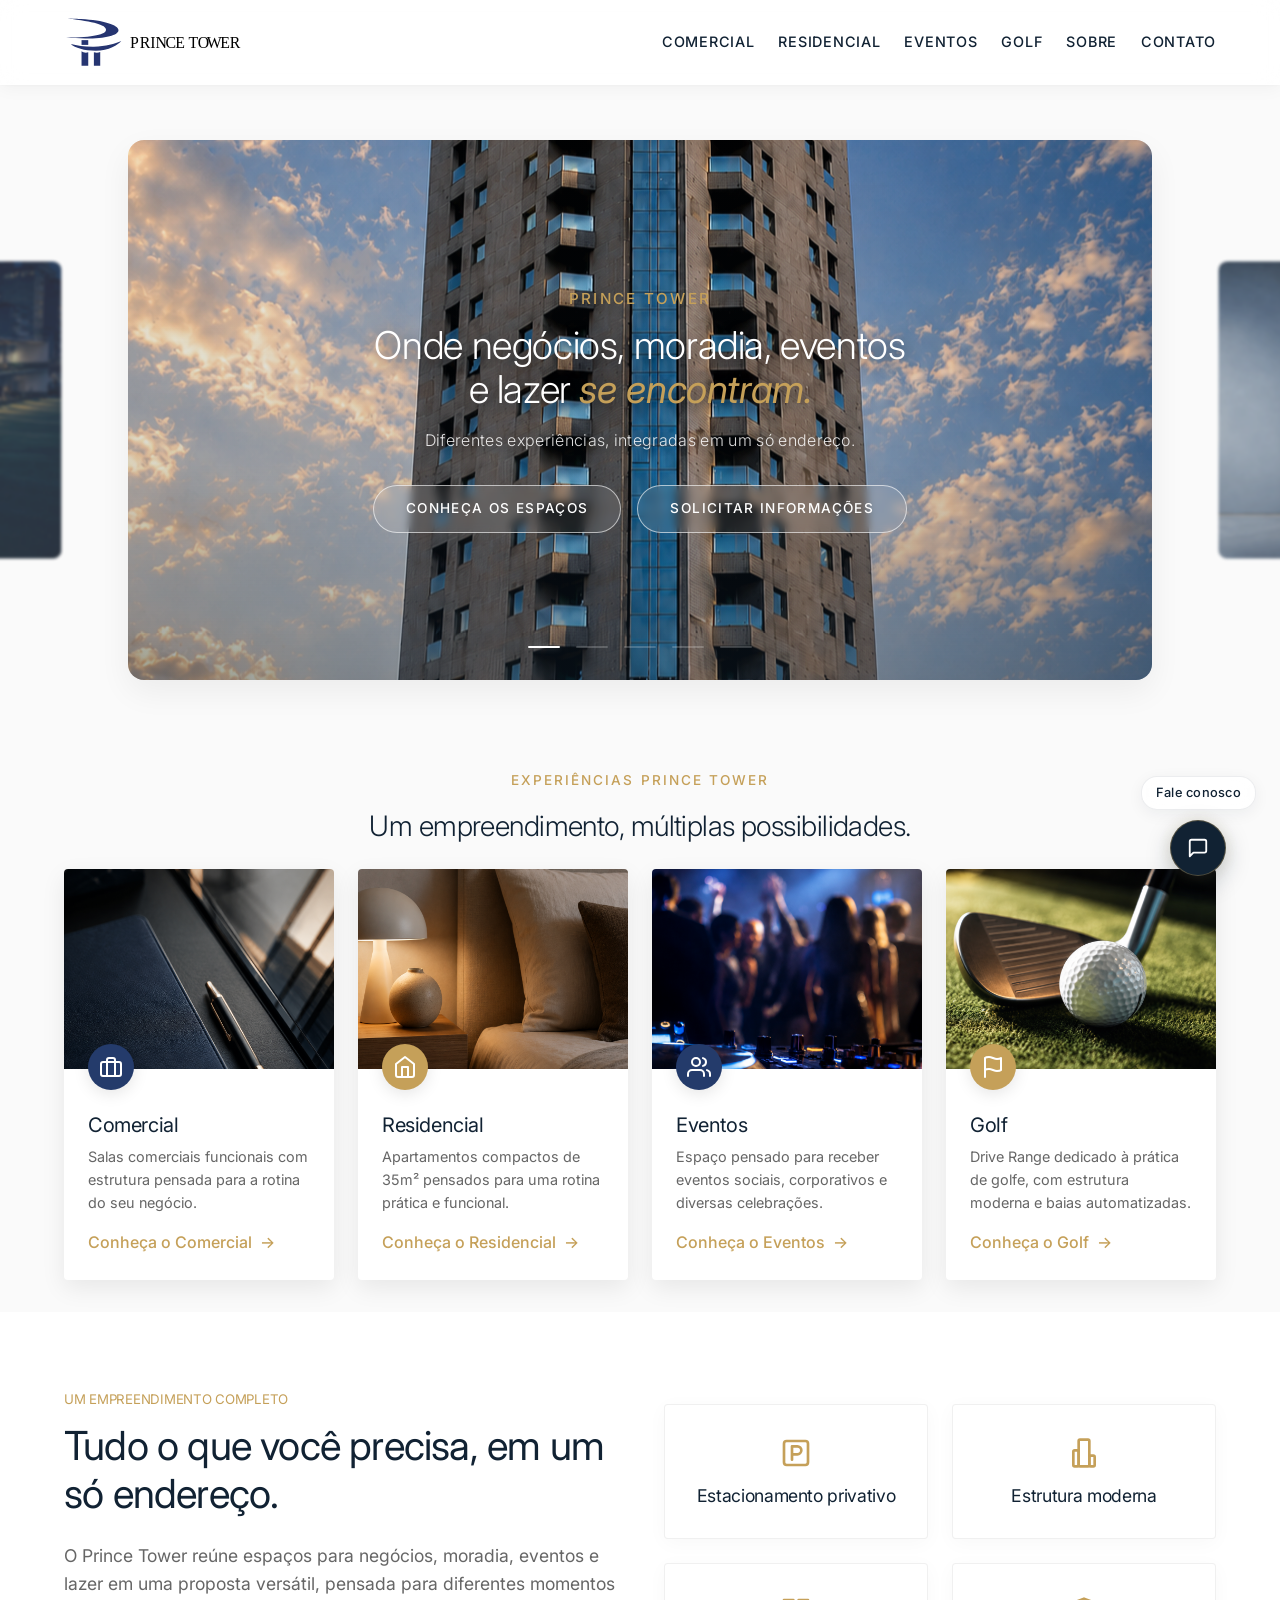
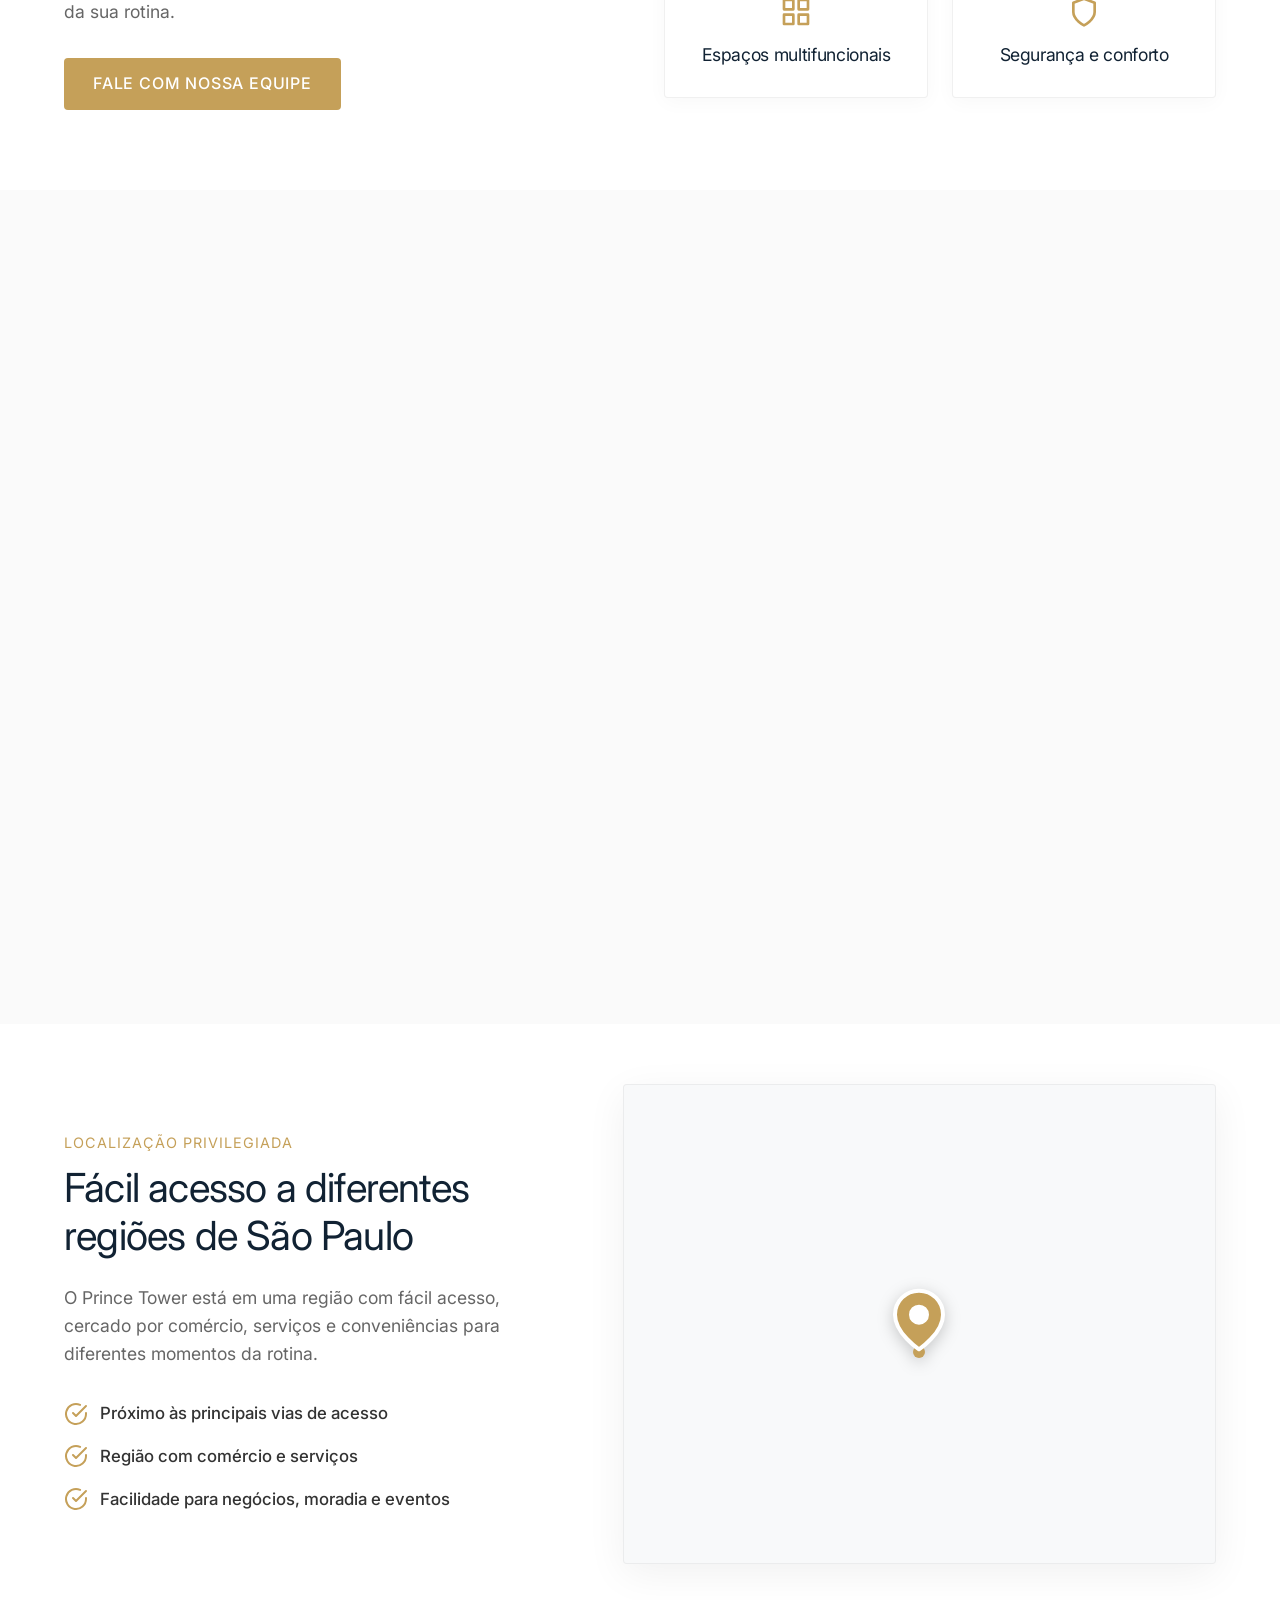
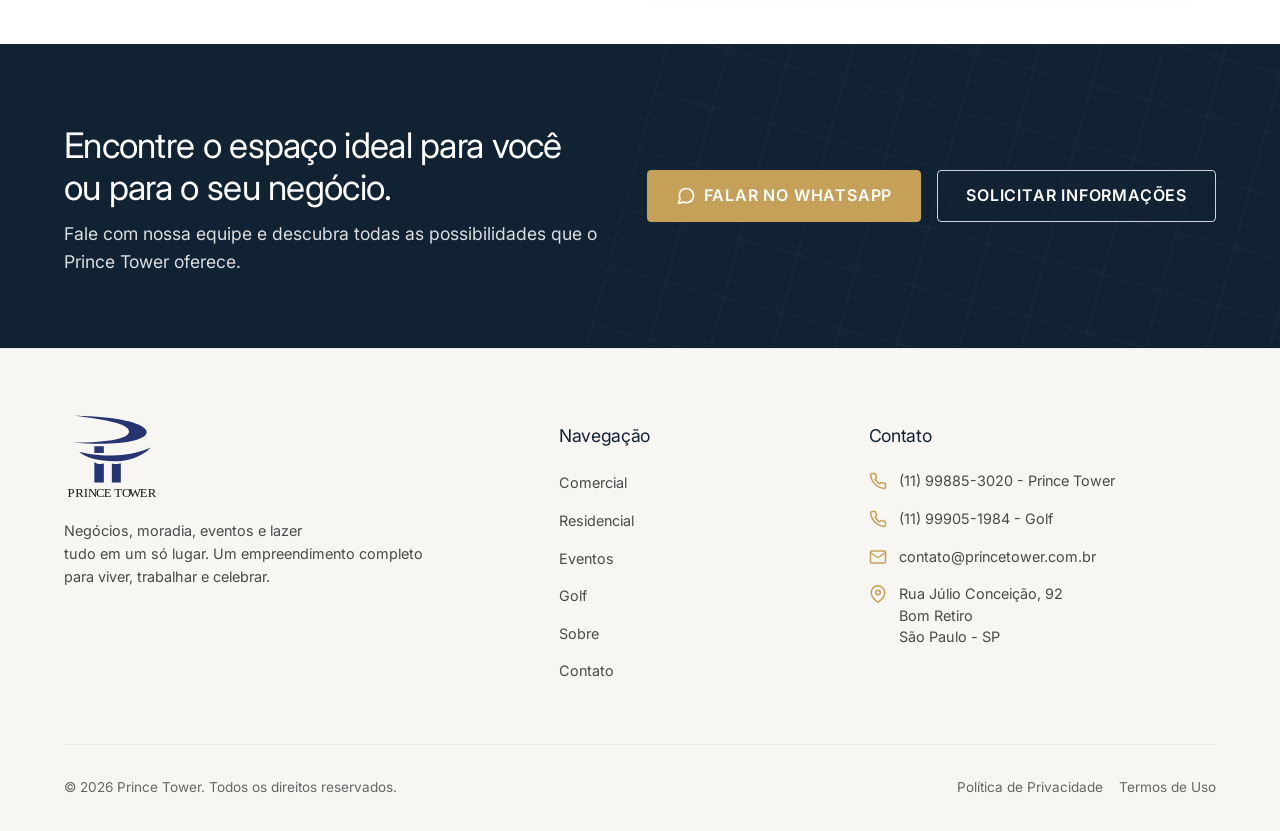
==== commit 6644b292: "Atualiza site Prince Tower" ====
--- a/index.html
+++ b/index.html
@@ -389,8 +389,8 @@
             <div class="footer-bottom">
                 <p>&copy; 2026 Prince Tower. Todos os direitos reservados.</p>
                 <div class="footer-bottom-links">
-                    <a href="#">Política de Privacidade</a>
-                    <a href="#">Termos de Uso</a>
+                    <a href="politica-de-privacidade.html">Política de Privacidade</a>
+                    <a href="termos-de-uso.html">Termos de Uso</a>
                 </div>
             </div>
         </div>
@@ -434,7 +434,6 @@
                 <svg stroke="currentColor" fill="none" stroke-width="2" viewBox="0 0 24 24" stroke-linecap="round" stroke-linejoin="round" height="22" width="22" xmlns="http://www.w3.org/2000/svg">
                     <path d="M21 15a2 2 0 0 1-2 2H7l-4 4V5a2 2 0 0 1 2-2h14a2 2 0 0 1 2 2z"></path>
                 </svg>
-                <span class="btn-dot"></span>
             </button>
         </div>
     </div>
--- a/css/style.css
+++ b/css/style.css
@@ -2115,7 +2115,8 @@
    ========================================================================== */
 .commercial-info-section {
   background-color: #F7F7F5; /* Soft, warm architectural off-white luxury background */
-  padding: 130px 0; /* Significant vertical breathing space */
+  padding-top: 120px;
+  padding-bottom: 60px;
   position: relative;
   /* Premium transition: Faint cinematic shadow blend to smooth transition from dark hero */
   box-shadow: inset 0 25px 35px -20px rgba(17, 34, 51, 0.12); 
@@ -2660,3 +2661,114 @@
   fill: currentColor;
   display: block;
 }
+
+/* ==========================================================================
+   Golf Pricing Section
+   ========================================================================== */
+.golf-pricing-section {
+  background-color: var(--bg-color);
+  padding: 5rem 0;
+  border-top: 1px solid var(--border-color);
+}
+
+.pricing-intro {
+  text-align: center;
+  margin-bottom: 2.5rem;
+}
+
+.pricing-grid {
+  display: grid;
+  grid-template-columns: repeat(2, 1fr);
+  gap: 32px;
+  max-width: 900px;
+  margin: 0 auto;
+}
+
+.pricing-card {
+  background-color: var(--bg-light);
+  border: 1px solid var(--border-color);
+  border-radius: 8px;
+  padding: 40px;
+  text-align: center;
+  transition: var(--transition);
+  display: flex;
+  flex-direction: column;
+  align-items: center;
+  box-shadow: var(--shadow-sm);
+  position: relative;
+}
+
+.pricing-card:hover {
+  transform: translateY(-5px);
+  box-shadow: var(--shadow-md);
+  border-color: var(--secondary-color);
+}
+
+.pricing-card-kicker {
+  font-size: 0.72rem;
+  text-transform: uppercase;
+  letter-spacing: 0.15em;
+  color: var(--text-light);
+  margin-bottom: 12px;
+  font-weight: 500;
+}
+
+.pricing-card-kicker.highlight {
+  color: var(--secondary-color);
+  font-weight: 600;
+}
+
+.pricing-card h3 {
+  font-size: 1.35rem;
+  color: var(--primary-color);
+  margin-bottom: 24px;
+  font-weight: 400;
+  letter-spacing: -0.01em;
+}
+
+.pricing-card-price {
+  font-size: 2.15rem;
+  color: var(--primary-color);
+  font-weight: 300;
+  letter-spacing: -0.02em;
+}
+
+.pricing-card-price span {
+  font-size: 1rem;
+  color: var(--text-light);
+  font-weight: 400;
+}
+
+@media (max-width: 768px) {
+  .pricing-grid {
+    grid-template-columns: 1fr;
+    gap: 24px;
+  }
+  .pricing-card {
+    padding: 30px 20px;
+  }
+}
+
+/* Interactive Contact Cards (contato.html) */
+.interactive-info-box {
+  cursor: pointer;
+  transition: var(--transition);
+  color: inherit;
+  text-decoration: none;
+}
+
+.interactive-info-box:hover {
+  transform: translateY(-3px);
+  border-color: var(--secondary-color);
+  box-shadow: var(--shadow-md);
+  background-color: #ffffff;
+}
+
+.interactive-info-box svg {
+  color: var(--secondary-color);
+  transition: var(--transition);
+}
+
+.interactive-info-box:hover svg {
+  transform: scale(1.08);
+}
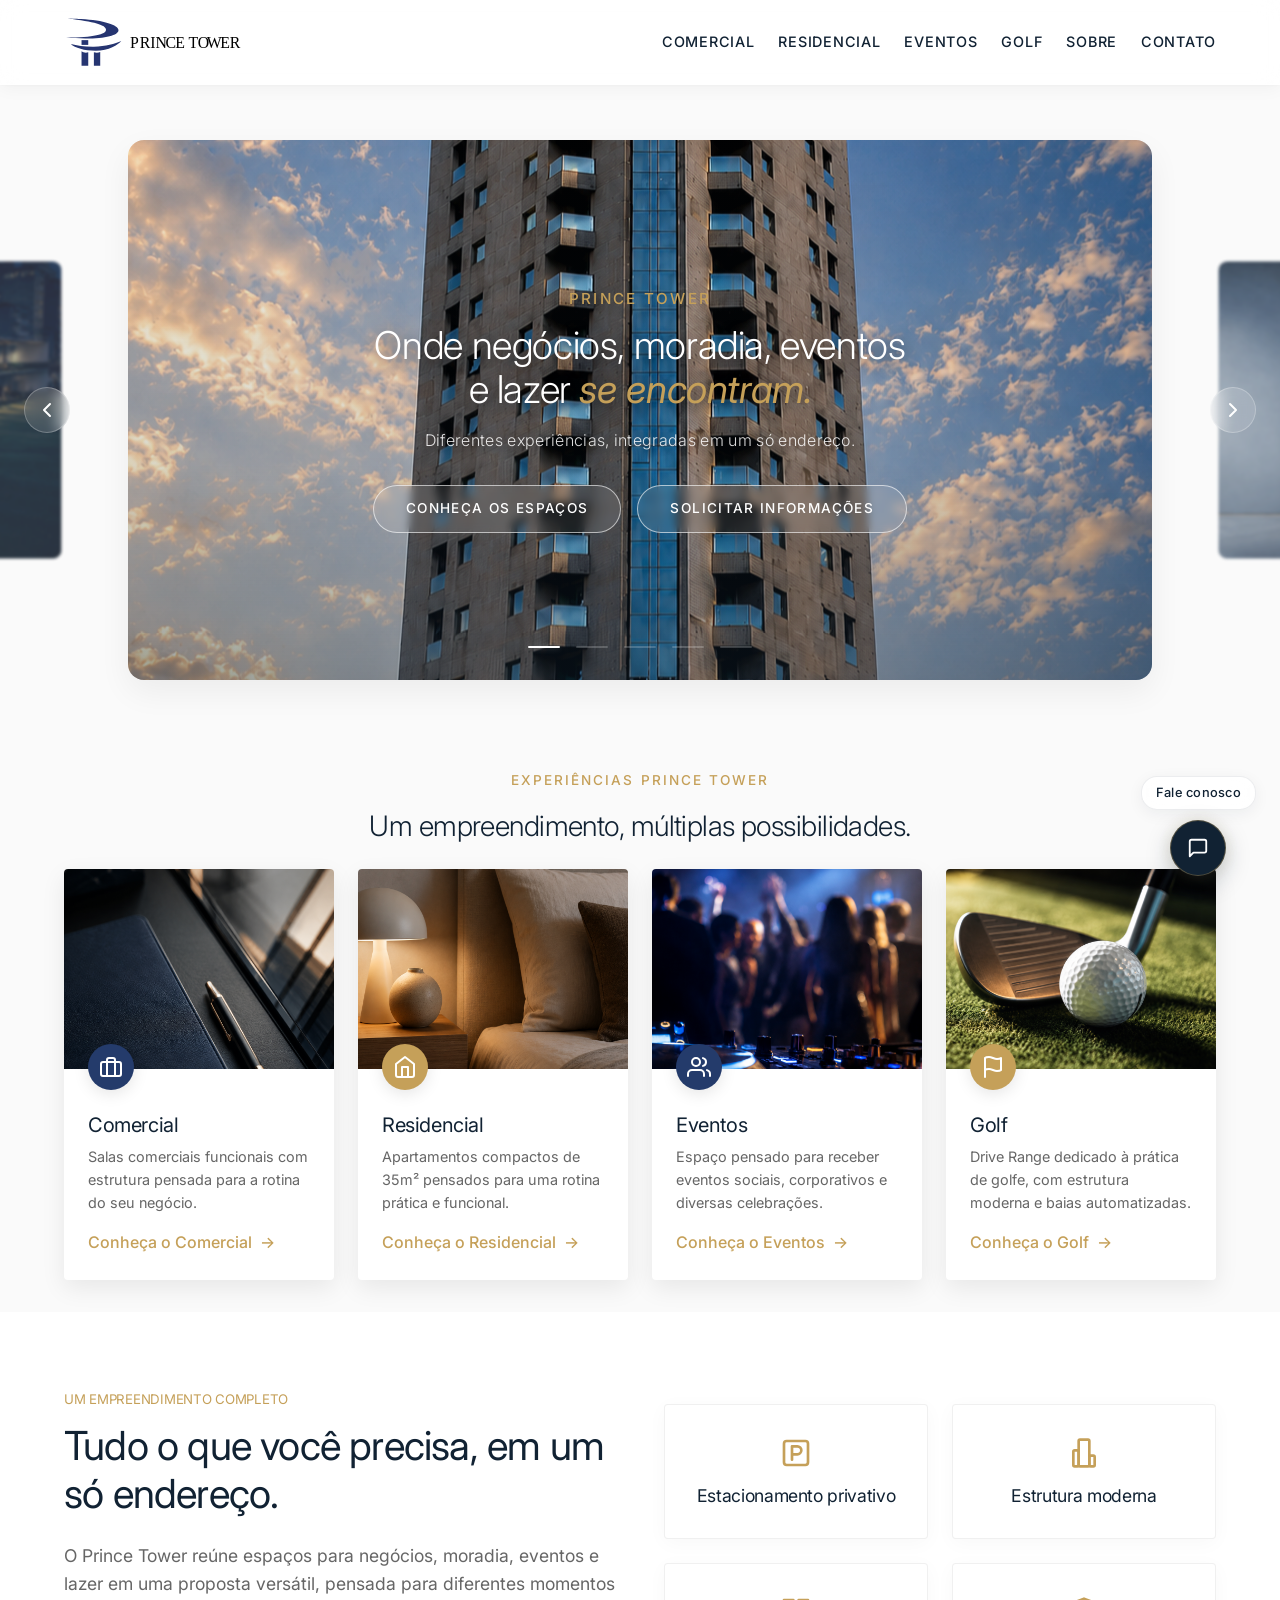
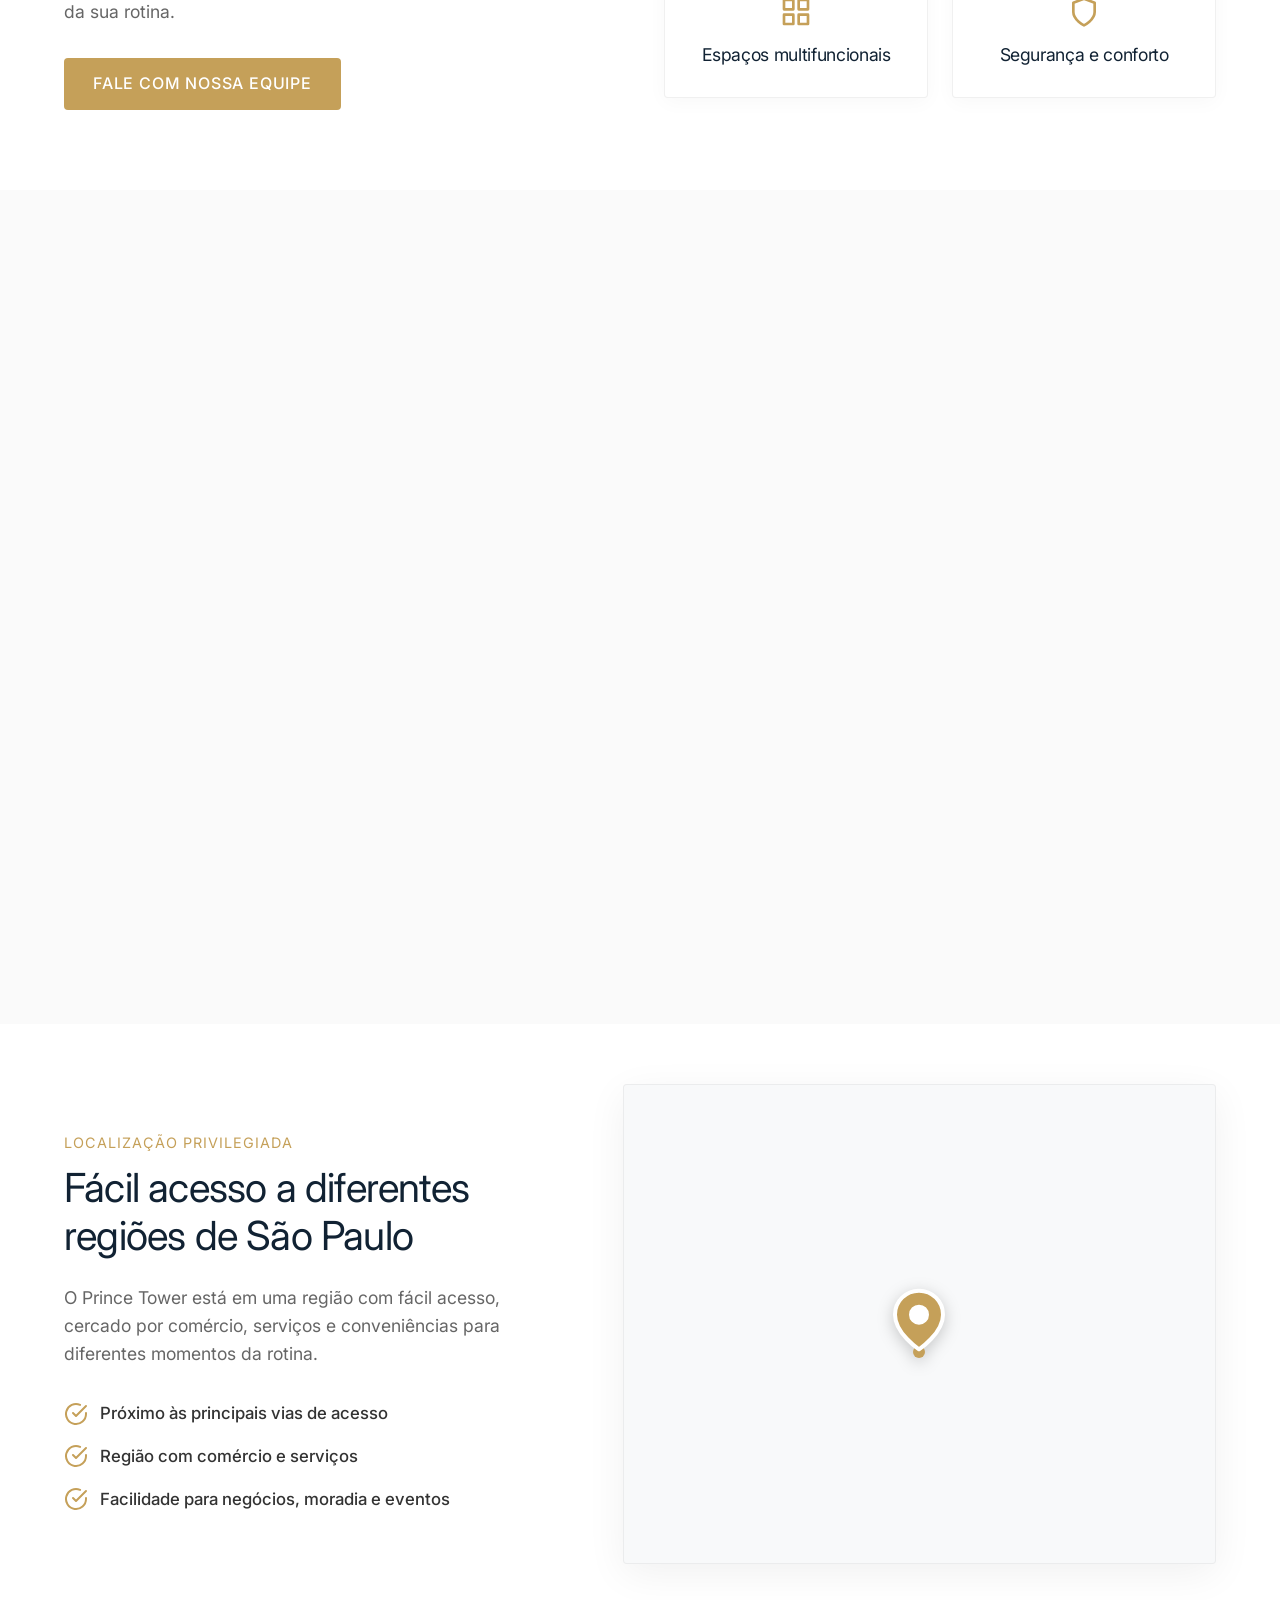
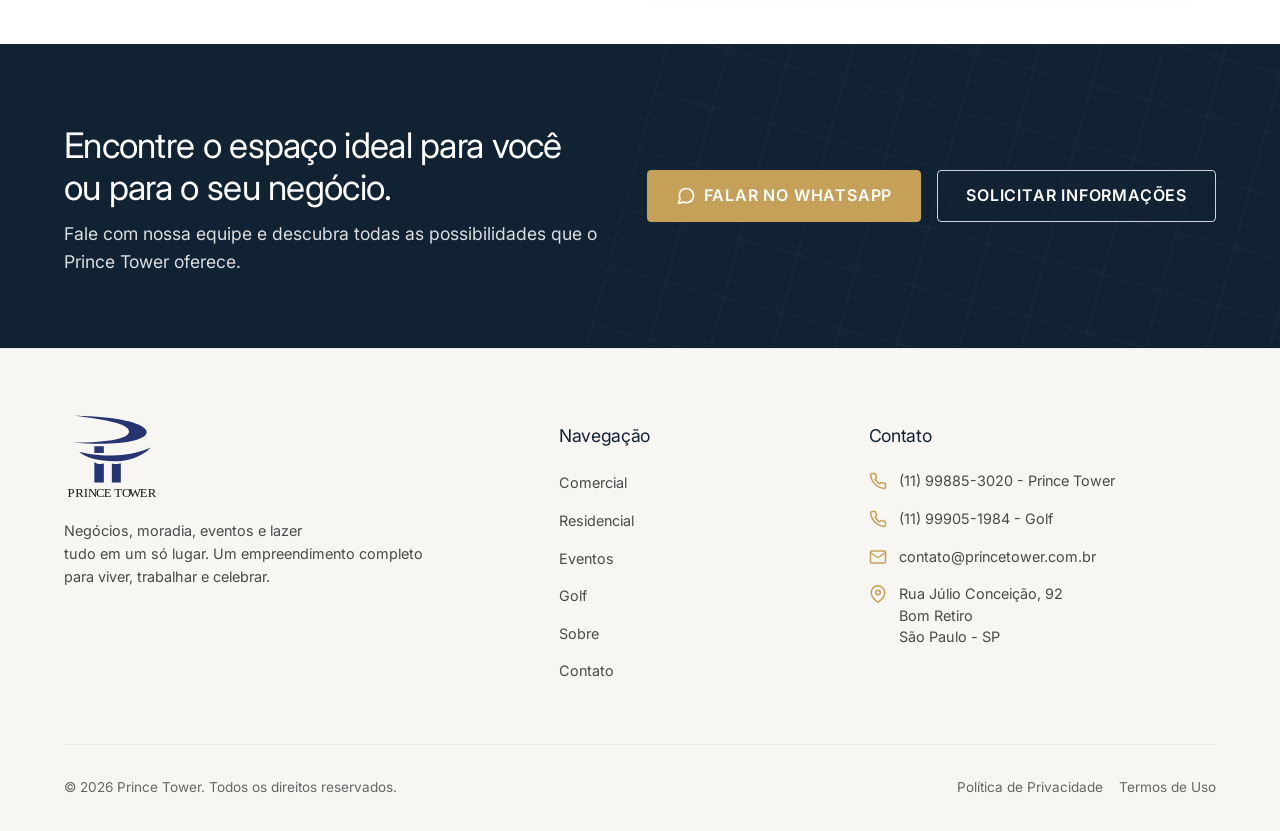
==== commit 681adb9b: "Atualiza site Prince Tower" ====
--- a/index.html
+++ b/index.html
@@ -129,7 +129,13 @@
                     </div>
                 </div>
 
-                <!-- Controles removidos -->
+                <!-- Setas do carrossel -->
+                <button class="carousel-control prev" aria-label="Slide anterior">
+                    <svg width="24" height="24" viewBox="0 0 24 24" fill="none" stroke="currentColor" stroke-width="2" stroke-linecap="round" stroke-linejoin="round"><polyline points="15 18 9 12 15 6"></polyline></svg>
+                </button>
+                <button class="carousel-control next" aria-label="Próximo slide">
+                    <svg width="24" height="24" viewBox="0 0 24 24" fill="none" stroke="currentColor" stroke-width="2" stroke-linecap="round" stroke-linejoin="round"><polyline points="9 18 15 12 9 6"></polyline></svg>
+                </button>
                 
                 <div class="carousel-indicators">
                     <button class="indicator active" aria-label="Slide 1"></button>
--- a/css/style.css
+++ b/css/style.css
@@ -556,11 +556,13 @@
 
 @media (max-width: 768px) {
   .hero {
-    height: 65vh;
+    height: 75vh;
+    min-height: 580px;
   }
   .carousel-slide {
     width: 85vw;
-    height: 40vh;
+    height: 60vh;
+    min-height: 480px;
     border-radius: 12px;
   }
   .carousel-slide.prev {
@@ -570,21 +572,39 @@
     transform: translate(calc(-50% + 85%), -50%) scale(0.5);
   }
   .hero-title {
-    font-size: 1.6rem;
+    font-size: 1.35rem;
+    margin-bottom: 0.5rem;
   }
   .hero-text {
-    font-size: 0.95rem;
+    font-size: 0.88rem;
+    margin-bottom: 1.25rem;
   }
   .hero-btns {
     flex-direction: column;
-    gap: 12px;
+    gap: 8px;
+    width: 100%;
+    max-width: 280px;
+    margin: 0 auto;
+  }
+  .hero-btns .btn {
+    padding: 10px 20px;
+    font-size: 0.8rem;
+    width: 100%;
   }
   .carousel-indicators {
-    bottom: calc(12.5vh + 20px);
+    bottom: 20px;
   }
   .header {
-    background-color: rgba(17, 34, 51, 0.95);
+    background: rgba(255, 255, 255, 0.85);
+    backdrop-filter: blur(12px);
+    -webkit-backdrop-filter: blur(12px);
+    border-bottom: 1px solid rgba(255, 255, 255, 0.5);
+    box-shadow: 0 1px 2px rgba(0, 0, 0, 0.02), 0 4px 16px rgba(0, 0, 0, 0.04);
     padding: 16px 0;
+  }
+  .menu-toggle span {
+    background-color: var(--primary-color);
+    box-shadow: none;
   }
   .nav-link {
     text-shadow: none;
@@ -2510,7 +2530,7 @@
 @media (max-width: 1024px) {
   .cards-grid {
     grid-template-columns: repeat(2, 1fr);
-    margin-top: -40px;
+    margin-top: 24px;
   }
   
   .about-grid, .contact-grid {
@@ -2586,6 +2606,21 @@
   .footer-grid {
     grid-template-columns: 1fr;
     gap: 40px;
+  }
+  
+  .footer-col {
+    text-align: center;
+    display: flex;
+    flex-direction: column;
+    align-items: center;
+  }
+  
+  .footer-logo {
+    justify-content: center;
+  }
+  
+  .contact-info li {
+    justify-content: center;
   }
   
   .footer-bottom {
@@ -2772,3 +2807,61 @@
 .interactive-info-box:hover svg {
   transform: scale(1.08);
 }
+
+/* ==========================================================================
+   Carousel Navigation Arrows
+   ========================================================================== */
+.carousel-control {
+  position: absolute;
+  top: 50%;
+  transform: translateY(-50%);
+  width: 46px;
+  height: 46px;
+  border-radius: 50%;
+  background: rgba(255, 255, 255, 0.12);
+  backdrop-filter: blur(8px);
+  -webkit-backdrop-filter: blur(8px);
+  border: 1px solid rgba(255, 255, 255, 0.25);
+  color: #ffffff;
+  display: flex;
+  align-items: center;
+  justify-content: center;
+  cursor: pointer;
+  z-index: 15;
+  transition: var(--transition);
+  outline: none;
+}
+
+.carousel-control:hover {
+  background: rgba(255, 255, 255, 0.35);
+  border-color: #ffffff;
+  transform: translateY(-50%) scale(1.05);
+  color: var(--secondary-color);
+}
+
+.carousel-control.prev {
+  left: 24px;
+}
+
+.carousel-control.next {
+  right: 24px;
+}
+
+@media (max-width: 768px) {
+  .carousel-control {
+    width: 38px;
+    height: 38px;
+    background: rgba(17, 34, 51, 0.25); /* slightly darker for better contrast on mobile */
+    border-color: rgba(255, 255, 255, 0.15);
+  }
+  .carousel-control.prev {
+    left: 8px;
+  }
+  .carousel-control.next {
+    right: 8px;
+  }
+  .carousel-control:hover {
+    transform: translateY(-50%); /* disable hover scale for clean mobile tap */
+    background: rgba(17, 34, 51, 0.4);
+  }
+}
